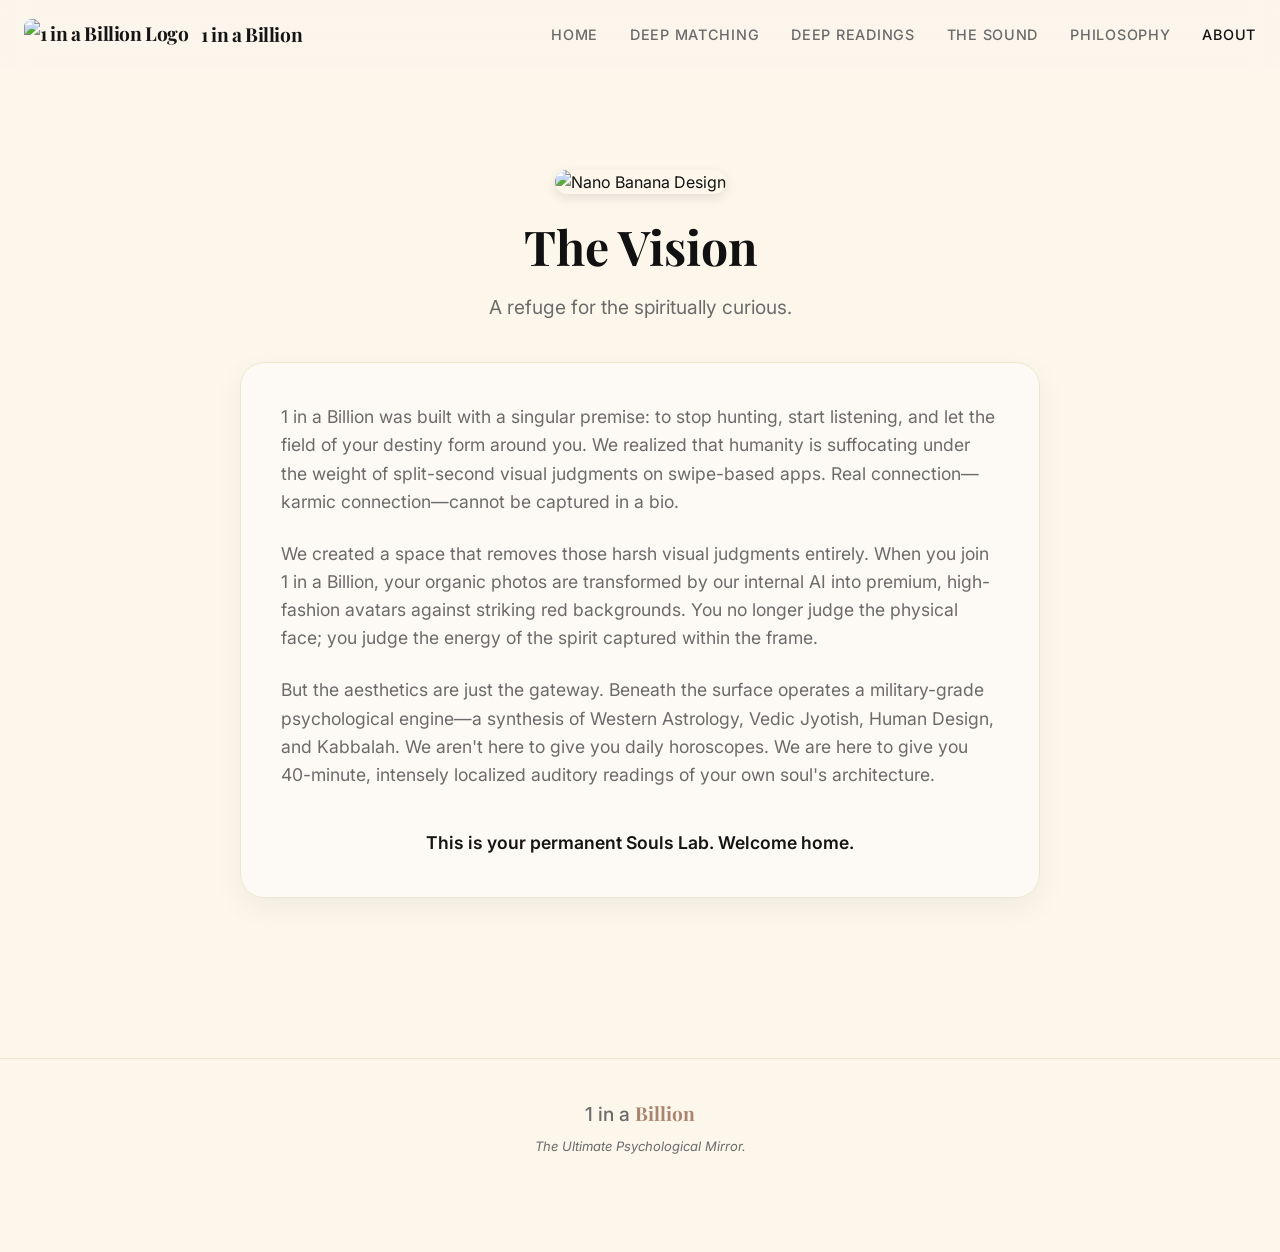
==== about.html @ 8427a012 "Merge App Experience mockups into deep-matching.html and remove standalone page" ====
<!DOCTYPE html>
<html lang="en">

<head>
    <meta charset="UTF-8">
    <meta name="viewport" content="width=device-width, initial-scale=1.0, maximum-scale=1.0, user-scalable=no">
    <title>About | 1 in a Billion</title>
    <meta name="description" content="The vision and story behind 1 in a Billion.">
    <link
        href="https://fonts.googleapis.com/css2?family=Playfair+Display:ital,wght@0,400;0,700;1,400&family=Inter:wght@300;400;500;600&display=swap"
        rel="stylesheet">
    <link rel="stylesheet" href="styles.css">
    <link rel="icon" type="image/png" href="images/favicon.png">
</head>

<body>
    <!-- Global Navigation -->
    <nav class="global-nav" id="globalNav">
        <a href="index.html" class="nav-brand">
            <img src="images/logo.png" alt="1 in a Billion Logo">
            1 in a Billion
        </a>
        <div class="nav-links">
            <a href="index.html" class="nav-link">Home</a>
            <a href="deep-matching.html" class="nav-link">Deep Matching</a>
            <a href="deep-readings.html" class="nav-link">Deep Readings</a>
            <a href="the-sound.html" class="nav-link">The Sound</a>
            <a href="philosophy.html" class="nav-link">Philosophy</a>
            <a href="about.html" class="nav-link active">About</a>
        </div>
    </nav>

    <!-- Page Header Container -->
    <main class="container" style="padding-top: 100px;">
        <section class="fade-in-up" style="max-width: 800px; margin: 0 auto; text-align: center; padding-bottom: 40px;">
            <img src="images/logo.png" alt="Nano Banana Design"
                style="width: 64px; height: 64px; border-radius: 16px; margin: 0 auto 24px; box-shadow: 0 4px 12px rgba(0,0,0,0.1);">
            <h1 class="section-title" style="font-size: 3rem; margin-bottom: 16px;">The Vision</h1>
            <p class="section-text" style="font-size: 1.2rem; color: var(--text-muted);">
                A refuge for the spiritually curious.
            </p>
        </section>

        <!-- The Synthesis Content Region -->
        <section class="fade-in-up" style="max-width: 800px; margin: 0 auto 80px; text-align: left;">
            <div
                style="background: rgba(255, 255, 255, 0.5); padding: 40px; border-radius: 24px; border: 1px solid var(--border-color); box-shadow: 0 10px 30px rgba(0,0,0,0.05);">

                <p class="section-text" style="margin-bottom: 24px;">
                    1 in a Billion was built with a singular premise: to stop hunting, start listening, and let the
                    field of your destiny form around you. We realized that humanity is suffocating under the weight of
                    split-second visual judgments on swipe-based apps. Real connection—karmic connection—cannot be
                    captured in a bio.
                </p>

                <p class="section-text" style="margin-bottom: 24px;">
                    We created a space that removes those harsh visual judgments entirely. When you join 1 in a Billion,
                    your organic photos are transformed by our internal AI into premium, high-fashion avatars against
                    striking red backgrounds. You no longer judge the physical face; you judge the energy of the spirit
                    captured within the frame.
                </p>

                <p class="section-text" style="margin-bottom: 24px;">
                    But the aesthetics are just the gateway. Beneath the surface operates a military-grade psychological
                    engine—a synthesis of Western Astrology, Vedic Jyotish, Human Design, and Kabbalah. We aren't here
                    to give you daily horoscopes. We are here to give you 40-minute, intensely localized auditory
                    readings of your own soul's architecture.
                </p>

                <p class="section-text"
                    style="font-weight: 600; text-align: center; font-size: 1.1rem; color: var(--text-dark); margin-top: 40px;">
                    This is your permanent Souls Lab. Welcome home.
                </p>
            </div>
        </section>

    </main>

    <footer class="footer fade-in-up">
        <div class="logo" style="margin-bottom: 8px;">1 in a <span
                style="font-family: 'Playfair Display', serif; font-weight: 700; color: #a9856f;">Billion</span></div>
        <p>The Ultimate Psychological Mirror.</p>

        <div class="social-links">
            <a href="https://instagram.com/1inabillion.app" target="_blank" rel="noopener noreferrer"
                aria-label="Follow us on Instagram">
                <svg viewBox="0 0 24 24" fill="currentColor">
                    <path
                        d="M12 2.163c3.204 0 3.584.012 4.85.07 3.252.148 4.771 1.691 4.919 4.919.058 1.265.069 1.645.069 4.849 0 3.205-.012 3.584-.069 4.849-.149 3.225-1.664 4.771-4.919 4.919-1.266.058-1.644.07-4.85.07-3.204 0-3.584-.012-4.849-.07-3.26-.149-4.771-1.699-4.919-4.92-.058-1.265-.07-1.644-.07-4.849 0-3.204.013-3.583.07-4.849.149-3.227 1.664-4.771 4.919-4.919 1.266-.057 1.645-.069 4.849-.069zm0-2.163c-3.259 0-3.667.014-4.947.072-4.358.2-6.78 2.618-6.98 6.98-.059 1.281-.073 1.689-.073 4.948 0 3.259.014 3.668.072 4.948.2 4.358 2.618 6.78 6.98 6.98 1.281.058 1.689.072 4.948.072 3.259 0 3.668-.014 4.948-.072 4.354-.2 6.782-2.618 6.979-6.98.059-1.28.073-1.689.073-4.948 0-3.259-.014-3.667-.072-4.947-.196-4.354-2.617-6.78-6.979-6.98-1.281-.059-1.69-.073-4.949-.073zm0 5.838c-3.403 0-6.162 2.759-6.162 6.162s2.759 6.163 6.162 6.163 6.162-2.759 6.162-6.163c0-3.403-2.759-6.162-6.162-6.162zm0 10.162c-2.209 0-4-1.79-4-4 0-2.209 1.791-4 4-4s4 1.791 4 4c0 2.21-1.791 4-4 4zm6.406-11.845c-.796 0-1.441.645-1.441 1.44s.645 1.44 1.441 1.44c.795 0 1.439-.645 1.439-1.44s-.644-1.44-1.439-1.44z" />
                </svg>
            </a>
        </div>
    </footer>

    <script src="script.js"></script>
</body>

</html>
---- styles.css ----
/* ─── Variables & Reset ─── */
:root {
  --bg-color: #fcf6eb;
  /* Soft, warm linoleum cream */
  --card-bg: #f9f2e4;
  --border-color: #f0e6cf;

  --text-main: #141414;
  --text-muted: #6b6b6b;
  --brand-red: #d10000;

  --font-serif: 'Playfair Display', serif;
  --font-sans: 'Inter', sans-serif;
  --glass-bg: rgba(251, 246, 237, 0.7);
  --glass-border: rgba(251, 246, 237, 0.3);
  --header-height: 70px;
}

* {
  margin: 0;
  padding: 0;
  box-sizing: border-box;
}

/* =========================================================================
   GLOBAL NAVIGATION
   ========================================================================= */
.global-nav {
  position: fixed;
  top: 0;
  left: 0;
  width: 100%;
  height: var(--header-height);
  background: var(--glass-bg);
  backdrop-filter: blur(12px);
  -webkit-backdrop-filter: blur(12px);
  border-bottom: 1px solid var(--glass-border);
  z-index: 1000;
  display: flex;
  justify-content: space-between;
  align-items: center;
  padding: 0 24px;
  transition: transform 0.3s ease;
}

.global-nav.scrolled-down {
  transform: translateY(-100%);
}

.nav-brand {
  display: flex;
  align-items: center;
  text-decoration: none;
  color: var(--text-dark);
  font-family: 'Playfair Display', serif;
  font-weight: 700;
  font-size: 1.2rem;
  letter-spacing: -0.02em;
}

.nav-brand img {
  height: 32px;
  margin-right: 12px;
  border-radius: 8px;
}

.nav-links {
  display: flex;
  gap: 32px;
  align-items: center;
}

.nav-link {
  color: var(--text-muted);
  text-decoration: none;
  font-size: 0.9rem;
  font-weight: 500;
  text-transform: uppercase;
  letter-spacing: 0.05em;
  transition: color 0.2s ease;
}

.nav-link:hover,
.nav-link.active {
  color: var(--primary-accent);
}

/* Base Layout */
body {
  background-color: var(--bg-color);
  color: var(--text-main);
  /* Kept original text-main */
  font-family: var(--font-sans);
  /* Kept original font-sans */
  line-height: 1.5;
  /* Added line-height */
  -webkit-font-smoothing: antialiased;
  padding-top: var(--header-height);
  /* Added padding-top */
  min-height: 100vh;
  /* Kept original min-height */
  display: flex;
  flex-direction: column;
}

/* ─── Navigation ─── */
.navbar {
  display: flex;
  justify-content: space-between;
  align-items: center;
  padding: 24px 5%;
  position: absolute;
  top: 0;
  width: 100%;
  z-index: 10;
}

.logo {
  font-family: var(--font-sans);
  font-weight: 500;
  font-size: 1.2rem;
  color: var(--text-muted);
}

.btn-primary {
  background: var(--brand-red);
  color: #fff;
  border: none;
  border-radius: 999px;
  padding: 12px 24px;
  font-size: 14px;
  font-weight: 600;
  font-family: var(--font-sans);
  cursor: pointer;
  transition: opacity 0.2s, transform 0.2s;
}

.btn-primary:hover {
  opacity: 0.9;
  transform: translateY(-1px);
}

.btn-primary.large {
  padding: 16px 36px;
  font-size: 16px;
}

/* ─── Hero Section ─── */
.hero {
  max-width: 1200px;
  margin: 0 auto;
  padding: 140px 5% 80px;
  display: flex;
  align-items: center;
  justify-content: space-between;
  gap: 60px;
}

.hero-text {
  flex: 1;
  max-width: 540px;
}

.hero h1 {
  font-family: var(--font-serif);
  font-size: clamp(2.5rem, 5vw, 4rem);
  font-weight: 700;
  color: #111;
  line-height: 1.1;
  letter-spacing: -1px;
  margin-bottom: 24px;
}

.hero-subtitle {
  font-family: var(--font-sans);
  color: var(--text-muted);
  font-size: 1.15rem;
  line-height: 1.6;
  margin-bottom: 40px;
}

.hero-visual {
  flex: 1;
  display: flex;
  justify-content: center;
}

/* ─── Phone Mockup Frame ─── */
.phone-frame {
  width: 320px;
  height: 693px;
  background: #000;
  border-radius: 46px;
  padding: 10px;
  position: relative;
  box-shadow: 0 40px 80px rgba(0, 0, 0, 0.1), inset 0 0 0 2px #333;
}

.phone-frame.small {
  width: 280px;
  height: 606px;
  border-radius: 40px;
}

.screen-img {
  width: 100%;
  height: 100%;
  border-radius: 36px;
  object-fit: cover;
  background-color: #fff;
}

.phone-frame.small .screen-img {
  border-radius: 30px;
}

.content-sections {
  max-width: 1200px;
  margin: 0 auto;
  padding: 0 5% 80px;
  display: flex;
  flex-direction: column;
  gap: 80px;
}

.container {
  max-width: 1200px;
  margin: 0 auto;
  padding: 0 5% 80px;
}

.split-section {
  display: flex;
  align-items: center;
  gap: 60px;
}

.split-section.reverse {
  flex-direction: row-reverse;
}

.split-visual {
  flex: 1;
  display: flex;
  justify-content: center;
}

.split-text {
  flex: 1;
  max-width: 500px;
}

.card-icon {
  width: 56px;
  height: 56px;
  border-radius: 16px;
  display: flex;
  align-items: center;
  justify-content: center;
  font-size: 28px;
  margin-bottom: 24px;
}

.section-title {
  font-family: var(--font-serif);
  font-size: 2.2rem;
  font-weight: 700;
  color: #111;
  margin-bottom: 16px;
  line-height: 1.2;
}

.section-text {
  font-size: 1.1rem;
  line-height: 1.6;
  color: var(--text-muted);
}

/* Uses Cases Card */
.section-card {
  background: var(--card-bg);
  border: 1px solid var(--border-color);
  border-radius: 32px;
  padding: 60px;
  text-align: center;
}

.features-grid {
  display: grid;
  grid-template-columns: repeat(3, 1fr);
  gap: 30px;
  margin-top: 40px;
}

.feature-item {
  text-align: center;
  background: var(--bg-color);
  padding: 30px 20px;
  border-radius: 20px;
  display: flex;
  flex-direction: column;
  align-items: center;
}

.list-icon {
  font-size: 32px;
  background: var(--card-bg);
  width: 64px;
  height: 64px;
  border-radius: 16px;
  display: flex;
  align-items: center;
  justify-content: center;
  margin-bottom: 16px;
}

.feature-item strong {
  display: block;
  font-family: var(--font-serif);
  font-size: 1.2rem;
  font-weight: 700;
  color: #111;
  margin-bottom: 8px;
}

.feature-item span {
  font-size: 0.95rem;
  color: var(--text-muted);
  line-height: 1.5;
}

/* ─── Footer ─── */
.footer {
  text-align: center;
  padding: 40px 20px;
  margin-top: auto;
  border-top: 1px solid var(--border-color);
}

.footer p {
  color: var(--text-muted);
  font-size: 13px;
  font-style: italic;
}

.social-links {
  margin-top: 16px;
  display: flex;
  justify-content: center;
}

.social-links a {
  display: inline-block;
  padding: 8px;
  /* enlarge click area */
}

.social-links a svg {
  color: var(--text-muted);
  transition: color 0.2s ease, transform 0.2s ease;
}

.social-links a:hover svg {
  color: #111;
  transform: translateY(-1px);
}

/* ─── Lyrics Card ─── */
.lyrics-container {
  display: flex;
  justify-content: center;
  align-items: center;
}

.lyrics-card {
  background: var(--card-bg);
  border: 1px solid var(--border-color);
  border-radius: 32px;
  padding: 40px;
  width: 100%;
  max-width: 400px;
  height: 500px;
  display: flex;
  flex-direction: column;
}

.lyrics-card h4 {
  font-family: var(--font-serif);
  font-size: 1.5rem;
  margin-bottom: 20px;
  color: #111;
  text-align: center;
}

.lyrics-scroll {
  flex: 1;
  overflow-y: auto;
  padding-right: 16px;
  font-family: var(--font-sans);
  color: var(--text-muted);
  font-size: 0.95rem;
  line-height: 1.6;
}

.lyrics-scroll p {
  margin-bottom: 16px;
}

.lyrics-scroll strong {
  color: var(--text-main);
  font-size: 0.85rem;
  text-transform: uppercase;
  letter-spacing: 1px;
}

.lyrics-scroll::-webkit-scrollbar {
  width: 6px;
}

.lyrics-scroll::-webkit-scrollbar-track {
  background: transparent;
}

.lyrics-scroll::-webkit-scrollbar-thumb {
  background: #d6cfbf;
  border-radius: 10px;
}

/* ─── Animations ─── */
.fade-in-up {
  opacity: 0;
  transform: translateY(20px);
  transition: opacity 0.8s ease, transform 0.8s ease;
}

.fade-in-up.visible {
  opacity: 1;
  transform: translateY(0);
}

.delay-1 {
  transition-delay: 0.15s;
}

.delay-2 {
  transition-delay: 0.3s;
}

/* ─── Responsive ─── */
@media (max-width: 900px) {

  .hero,
  .split-section {
    flex-direction: column;
    text-align: center;
    gap: 40px;
  }

  .hero-text,
  .split-text {
    margin: 0 auto;
  }

  .split-section.reverse {
    flex-direction: column;
  }

  .card-icon {
    margin: 0 auto 24px;
  }

  .features-grid {
    grid-template-columns: 1fr;
    gap: 20px;
  }
}

/* =========================================================================
   APP EXPERIENCE LIVE MOCKUPS
   ========================================================================= */

.app-device-frame {
  width: 393px;
  background: linear-gradient(rgba(252, 248, 235, 0.7), rgba(252, 248, 235, 0.7)), url('images/white-leather-texture.jpg');
  background-size: cover;
  border: 12px solid #111;
  border-radius: 54px;
  overflow: hidden;
  position: relative;
  box-shadow: 0 40px 80px rgba(0, 0, 0, 0.2), inset 0 0 0 2px #333;
  height: 852px;
  display: flex;
  flex-direction: column;
  margin: 0 auto;
  transform: scale(0.85); /* Scale down slightly to fit standard laptop screens better */
  transform-origin: top center;
}

@media (max-width: 900px) {
    .app-device-frame {
        transform: scale(0.75);
    }
}

.app-device-frame * {
  box-sizing: border-box;
}

.app-status-bar {
  height: 54px;
  display: flex;
  justify-content: space-between;
  align-items: flex-end;
  padding: 0 32px 14px;
  font-size: 15px;
  font-weight: 600;
  color: #1A1A1A;
  z-index: 10;
}

.app-island {
  position: absolute;
  top: 11px;
  left: 50%;
  transform: translateX(-50%);
  width: 125px;
  height: 37px;
  background: #000;
  border-radius: 20px;
  z-index: 20;
}

.app-content {
  flex: 1;
  overflow-y: hidden;
  padding: 16px;
  display: flex;
  flex-direction: column;
}

/* Gallery Component */
.app-gallery-header {
  text-align: center;
  padding: 8px 16px 16px;
  position: relative;
}
.app-gallery-header h1 {
  margin: 0;
  font-size: 24px;
  font-weight: 700;
  font-family: var(--font-serif);
  color: #1A1A1A;
  letter-spacing: 0.5px;
}
.app-gallery-grid {
  display: grid;
  grid-template-columns: repeat(3, 1fr);
  gap: 12px;
  overflow-y: auto;
  padding-bottom: 24px;
}
.app-gallery-grid::-webkit-scrollbar { display: none; }
.app-gallery-item {
  display: flex;
  flex-direction: column;
  align-items: center;
  gap: 8px;
}
.app-image-container {
  width: 100%;
  aspect-ratio: 1;
  border-radius: 16px;
  overflow: hidden;
  background-color: #ECEAE6;
  border: 1px solid rgba(30, 25, 20, 0.05);
  box-shadow: 0 4px 12px rgba(17, 17, 17, 0.05);
}
.app-image-container img {
  width: 100%;
  height: 100%;
  object-fit: cover;
  display: block;
}
.app-signs {
  font-size: 14px;
  font-weight: 600;
  color: #000;
  letter-spacing: 1px;
  text-align: center;
}

/* Match Component */
.app-match-content {
  flex: 1;
  padding: 24px;
  display: flex;
  flex-direction: column;
  align-items: center;
  justify-content: center;
  text-align: center;
}
.app-portraits-container {
  position: relative;
  width: 240px;
  height: 240px;
  margin-bottom: 48px;
}
.app-portrait {
  position: absolute;
  width: 160px;
  height: 160px;
  border-radius: 80px;
  overflow: hidden;
  border: 4px solid #ECEAE6;
  box-shadow: 0 20px 40px rgba(17, 17, 17, 0.15);
}
.app-portrait img { width: 100%; height: 100%; object-fit: cover; }
.app-portrait-left { left: 0; top: 0; z-index: 2; }
.app-portrait-right { right: 0; bottom: 0; z-index: 1; }
.app-connection-graphic {
  position: absolute;
  left: 50%;
  top: 50%;
  transform: translate(-50%, -50%);
  width: 64px;
  height: 64px;
  background: rgba(252, 248, 235, 0.9);
  backdrop-filter: blur(10px);
  border-radius: 32px;
  z-index: 3;
  display: flex;
  align-items: center;
  justify-content: center;
  color: var(--brand-red);
  font-size: 32px;
  box-shadow: 0 8px 24px rgba(0, 0, 0, 0.1);
  border: 1px solid rgba(209, 0, 0, 0.1);
}
.app-match-h1 {
  font-family: var(--font-serif);
  font-weight: 700;
  color: var(--brand-red);
  font-size: 42px;
  margin: 0 0 24px 0;
  line-height: 1.2;
}

/* Chat Component */
.app-chat-header {
  display: flex;
  align-items: center;
  padding: 16px 20px 20px;
  border-bottom: 1px solid rgba(0, 0, 0, 0.05);
  background: rgba(252, 248, 235, 0.8);
  backdrop-filter: blur(20px);
  z-index: 10;
}
.app-chat-avatar {
  width: 44px;
  height: 44px;
  border-radius: 22px;
  overflow: hidden;
  margin-right: 12px;
  border: 2px solid #ECEAE6;
}
.app-chat-avatar img { width: 100%; height: 100%; object-fit: cover; }
.app-chat-content {
  flex: 1;
  padding: 24px 20px;
  overflow-y: auto;
  display: flex;
  flex-direction: column;
  gap: 20px;
}
.app-chat-content::-webkit-scrollbar { display: none; }
.app-msg-row { display: flex; align-items: flex-end; gap: 10px; }
.app-msg-row.sent { flex-direction: row-reverse; }
.app-msg-avatar { width: 32px; height: 32px; border-radius: 16px; overflow: hidden; flex-shrink: 0; }
.app-msg-avatar img { width: 100%; height: 100%; object-fit: cover; }
.app-bubble {
  max-width: 70%;
  padding: 14px 18px;
  font-size: 15px;
  line-height: 1.4;
  border-radius: 24px;
  color: #1A1A1A;
}
.app-bubble.received {
  background-color: #FFFFFF;
  border-bottom-left-radius: 4px;
  box-shadow: 0 4px 12px rgba(17, 17, 17, 0.03);
  border: 1px solid rgba(30, 25, 20, 0.05);
}
.app-bubble.sent {
  background-color: #ECEAE6;
  border-bottom-right-radius: 4px;
  border: 1px solid rgba(30, 25, 20, 0.05);
}
.app-input-area {
  padding: 16px 20px 40px;
  background: rgba(252, 248, 235, 0.9);
  backdrop-filter: blur(20px);
  border-top: 1px solid rgba(0, 0, 0, 0.05);
  display: flex;
  align-items: center;
  gap: 12px;
}
.app-input-box {
  flex: 1;
  height: 44px;
  background-color: #ECEAE6;
  border-radius: 22px;
  padding: 0 16px;
  display: flex;
  align-items: center;
  font-size: 15px;
  color: #6B6B6B;
  border: 1px solid rgba(26, 26, 26, 0.15);
}
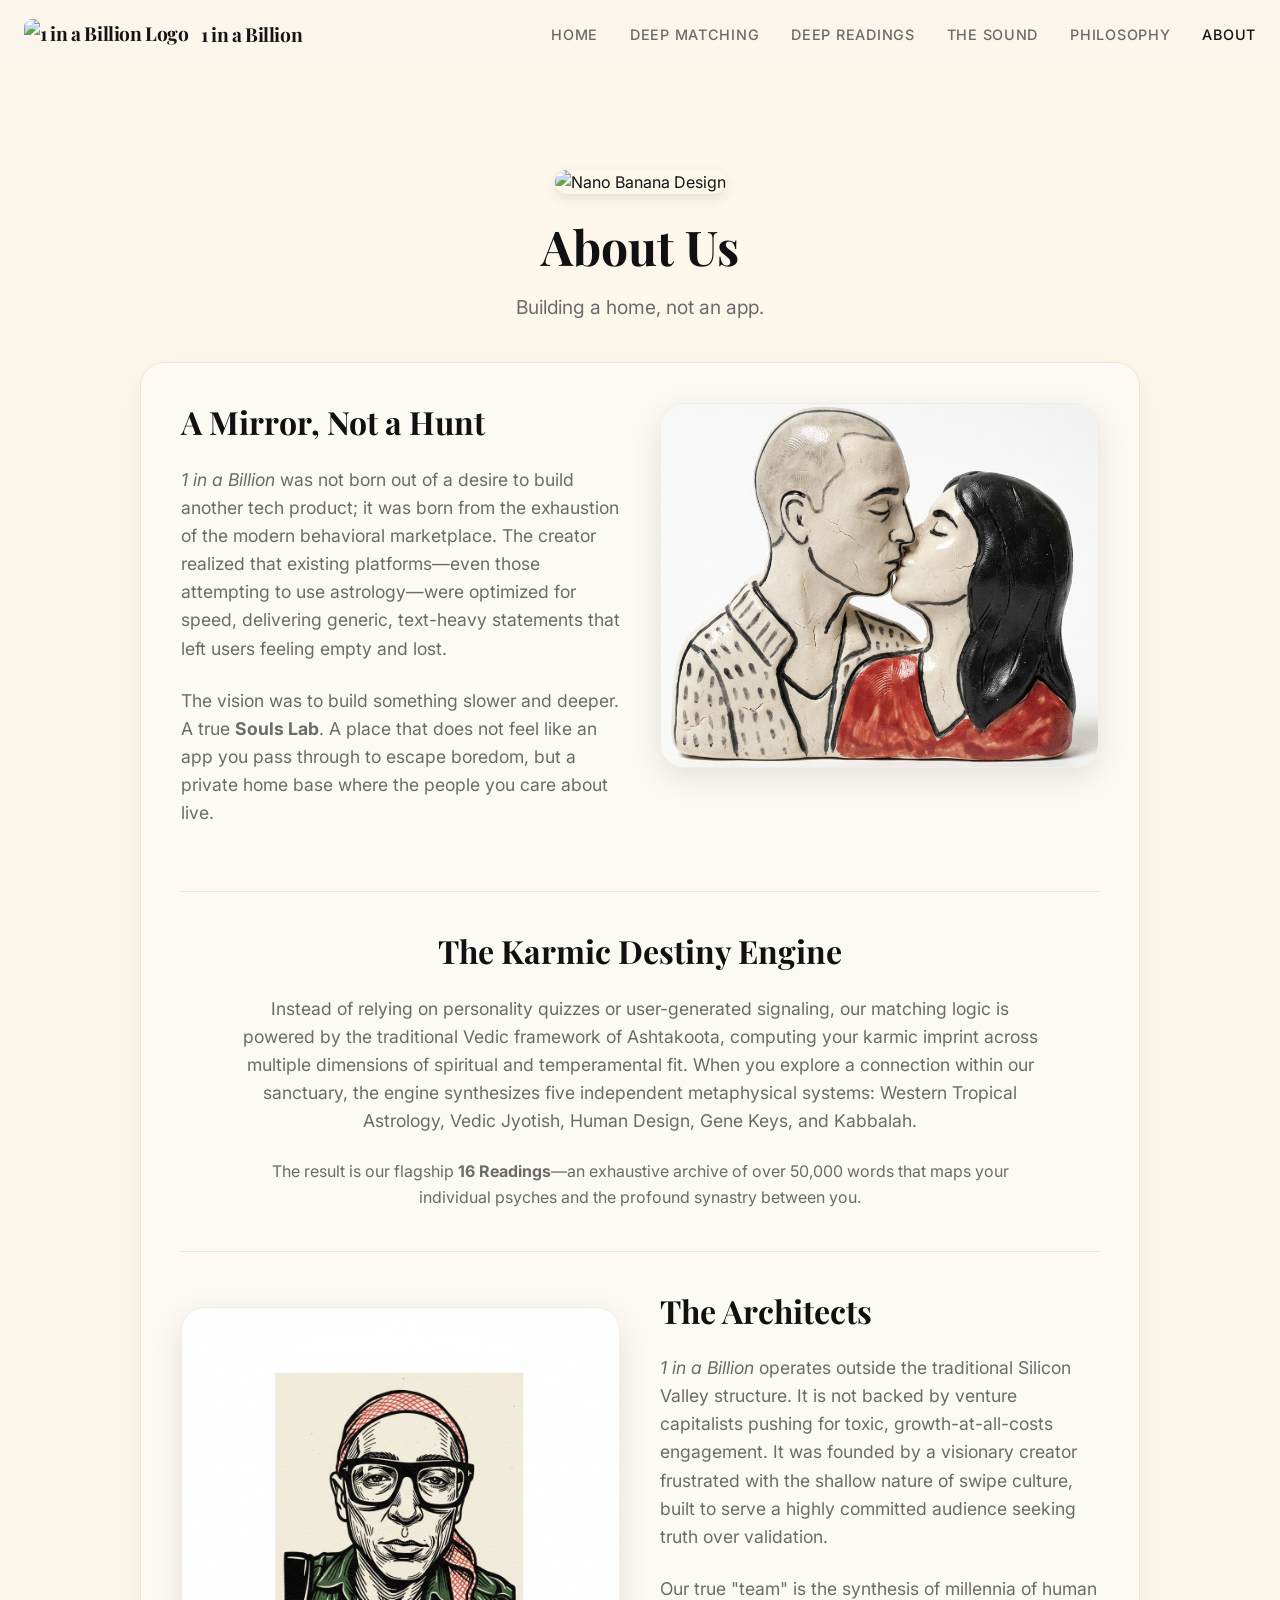
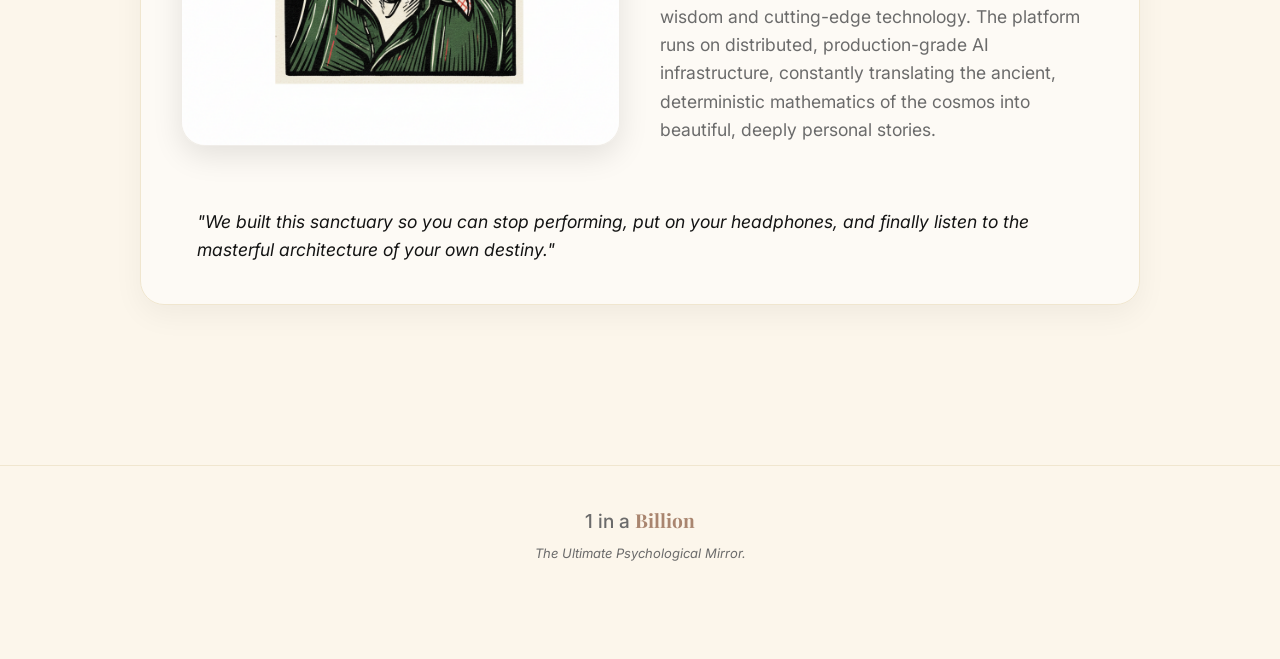
==== commit 99f216c1: "Redesign about page with NotebookLM copy and new visuals" ====
--- a/about.html
+++ b/about.html
@@ -35,42 +35,93 @@
         <section class="fade-in-up" style="max-width: 800px; margin: 0 auto; text-align: center; padding-bottom: 40px;">
             <img src="images/logo.png" alt="Nano Banana Design"
                 style="width: 64px; height: 64px; border-radius: 16px; margin: 0 auto 24px; box-shadow: 0 4px 12px rgba(0,0,0,0.1);">
-            <h1 class="section-title" style="font-size: 3rem; margin-bottom: 16px;">The Vision</h1>
+            <h1 class="section-title" style="font-size: 3rem; margin-bottom: 16px;">About Us</h1>
             <p class="section-text" style="font-size: 1.2rem; color: var(--text-muted);">
-                A refuge for the spiritually curious.
+                Building a home, not an app.
             </p>
         </section>
 
-        <!-- The Synthesis Content Region -->
-        <section class="fade-in-up" style="max-width: 800px; margin: 0 auto 80px; text-align: left;">
+        <!-- The Content Region -->
+        <section class="fade-in-up" style="max-width: 1000px; margin: 0 auto 80px; text-align: left;">
             <div
                 style="background: rgba(255, 255, 255, 0.5); padding: 40px; border-radius: 24px; border: 1px solid var(--border-color); box-shadow: 0 10px 30px rgba(0,0,0,0.05);">
 
-                <p class="section-text" style="margin-bottom: 24px;">
-                    1 in a Billion was built with a singular premise: to stop hunting, start listening, and let the
-                    field of your destiny form around you. We realized that humanity is suffocating under the weight of
-                    split-second visual judgments on swipe-based apps. Real connection—karmic connection—cannot be
-                    captured in a bio.
+                <!-- Part 1: Architecture -->
+                <div style="display: flex; gap: 40px; flex-wrap: wrap; align-items: flex-start; margin-bottom: 40px;">
+                    <div style="flex: 1; min-width: 280px;">
+                        <h2 class="section-title" style="font-size: 2rem; margin-bottom: 24px;">A Mirror, Not a Hunt
+                        </h2>
+                        <p class="section-text" style="margin-bottom: 24px;">
+                            <em>1 in a Billion</em> was not born out of a desire to build another tech product; it was
+                            born from the exhaustion of the modern behavioral marketplace. The creator realized that
+                            existing platforms—even those attempting to use astrology—were optimized for speed,
+                            delivering generic, text-heavy statements that left users feeling empty and lost.
+                        </p>
+                        <p class="section-text" style="margin-bottom: 24px;">
+                            The vision was to build something slower and deeper. A true <strong>Souls Lab</strong>. A
+                            place that does not feel like an app you pass through to escape boredom, but a private home
+                            base where the people you care about live.
+                        </p>
+                    </div>
+                    <div style="flex: 1; min-width: 280px; text-align: center;">
+                        <img src="images/about_clay.jpg" alt="Clay Sculpture Couple"
+                            style="max-width: 100%; border-radius: 24px; border: 1px solid rgba(0,0,0,0.05); box-shadow: 0 10px 30px rgba(0,0,0,0.1);">
+                    </div>
+                </div>
+
+                <div style="height: 1px; background: var(--border-color); margin: 40px 0;"></div>
+
+                <!-- Part 2: Methodology -->
+                <div style="margin-bottom: 40px;">
+                    <h2 class="section-title" style="font-size: 2rem; margin-bottom: 24px; text-align: center;">The
+                        Karmic Destiny Engine</h2>
+                    <p class="section-text"
+                        style="margin-bottom: 24px; text-align: center; max-width: 800px; margin-left: auto; margin-right: auto;">
+                        Instead of relying on personality quizzes or user-generated signaling, our matching logic is
+                        powered by the traditional Vedic framework of Ashtakoota, computing your karmic imprint across
+                        multiple dimensions of spiritual and temperamental fit. When you explore a connection within our
+                        sanctuary, the engine synthesizes five independent metaphysical systems: Western Tropical
+                        Astrology, Vedic Jyotish, Human Design, Gene Keys, and Kabbalah.
+                    </p>
+                    <p class="section-text"
+                        style="color: var(--text-muted); font-size: 1rem; text-align: center; max-width: 800px; margin-left: auto; margin-right: auto;">
+                        The result is our flagship <strong>16 Readings</strong>—an exhaustive archive of over 50,000
+                        words that maps your individual psyches and the profound synastry between you.
+                    </p>
+                </div>
+
+                <div style="height: 1px; background: var(--border-color); margin: 40px 0;"></div>
+
+                <!-- Part 3: The Architects -->
+                <div
+                    style="display: flex; gap: 40px; flex-wrap: wrap; align-items: center; flex-direction: row-reverse; margin-bottom: 40px;">
+                    <div style="flex: 1; min-width: 280px;">
+                        <h2 class="section-title" style="font-size: 2rem; margin-bottom: 24px;">The Architects</h2>
+                        <p class="section-text" style="margin-bottom: 24px;">
+                            <em>1 in a Billion</em> operates outside the traditional Silicon Valley structure. It is not
+                            backed by venture capitalists pushing for toxic, growth-at-all-costs engagement. It was
+                            founded by a visionary creator frustrated with the shallow nature of swipe culture, built to
+                            serve a highly committed audience seeking truth over validation.
+                        </p>
+                        <p class="section-text" style="margin-bottom: 24px;">
+                            Our true "team" is the synthesis of millennia of human wisdom and cutting-edge technology.
+                            The platform runs on distributed, production-grade AI infrastructure, constantly translating
+                            the ancient, deterministic mathematics of the cosmos into beautiful, deeply personal
+                            stories.
+                        </p>
+                    </div>
+                    <div style="flex: 1; min-width: 280px; text-align: center;">
+                        <img src="images/about_creator.png" alt="Linocut Artistic Portrait"
+                            style="max-width: 100%; border-radius: 24px; border: 1px solid rgba(0,0,0,0.05); box-shadow: 0 10px 30px rgba(0,0,0,0.1);">
+                    </div>
+                </div>
+
+                <p class="section-text"
+                    style="font-style: italic; color: var(--primary-accent); border-left: 4px solid var(--primary-accent); padding-left: 16px;">
+                    "We built this sanctuary so you can stop performing, put on your headphones, and finally listen to
+                    the masterful architecture of your own destiny."
                 </p>
 
-                <p class="section-text" style="margin-bottom: 24px;">
-                    We created a space that removes those harsh visual judgments entirely. When you join 1 in a Billion,
-                    your organic photos are transformed by our internal AI into premium, high-fashion avatars against
-                    striking red backgrounds. You no longer judge the physical face; you judge the energy of the spirit
-                    captured within the frame.
-                </p>
-
-                <p class="section-text" style="margin-bottom: 24px;">
-                    But the aesthetics are just the gateway. Beneath the surface operates a military-grade psychological
-                    engine—a synthesis of Western Astrology, Vedic Jyotish, Human Design, and Kabbalah. We aren't here
-                    to give you daily horoscopes. We are here to give you 40-minute, intensely localized auditory
-                    readings of your own soul's architecture.
-                </p>
-
-                <p class="section-text"
-                    style="font-weight: 600; text-align: center; font-size: 1.1rem; color: var(--text-dark); margin-top: 40px;">
-                    This is your permanent Souls Lab. Welcome home.
-                </p>
             </div>
         </section>
 
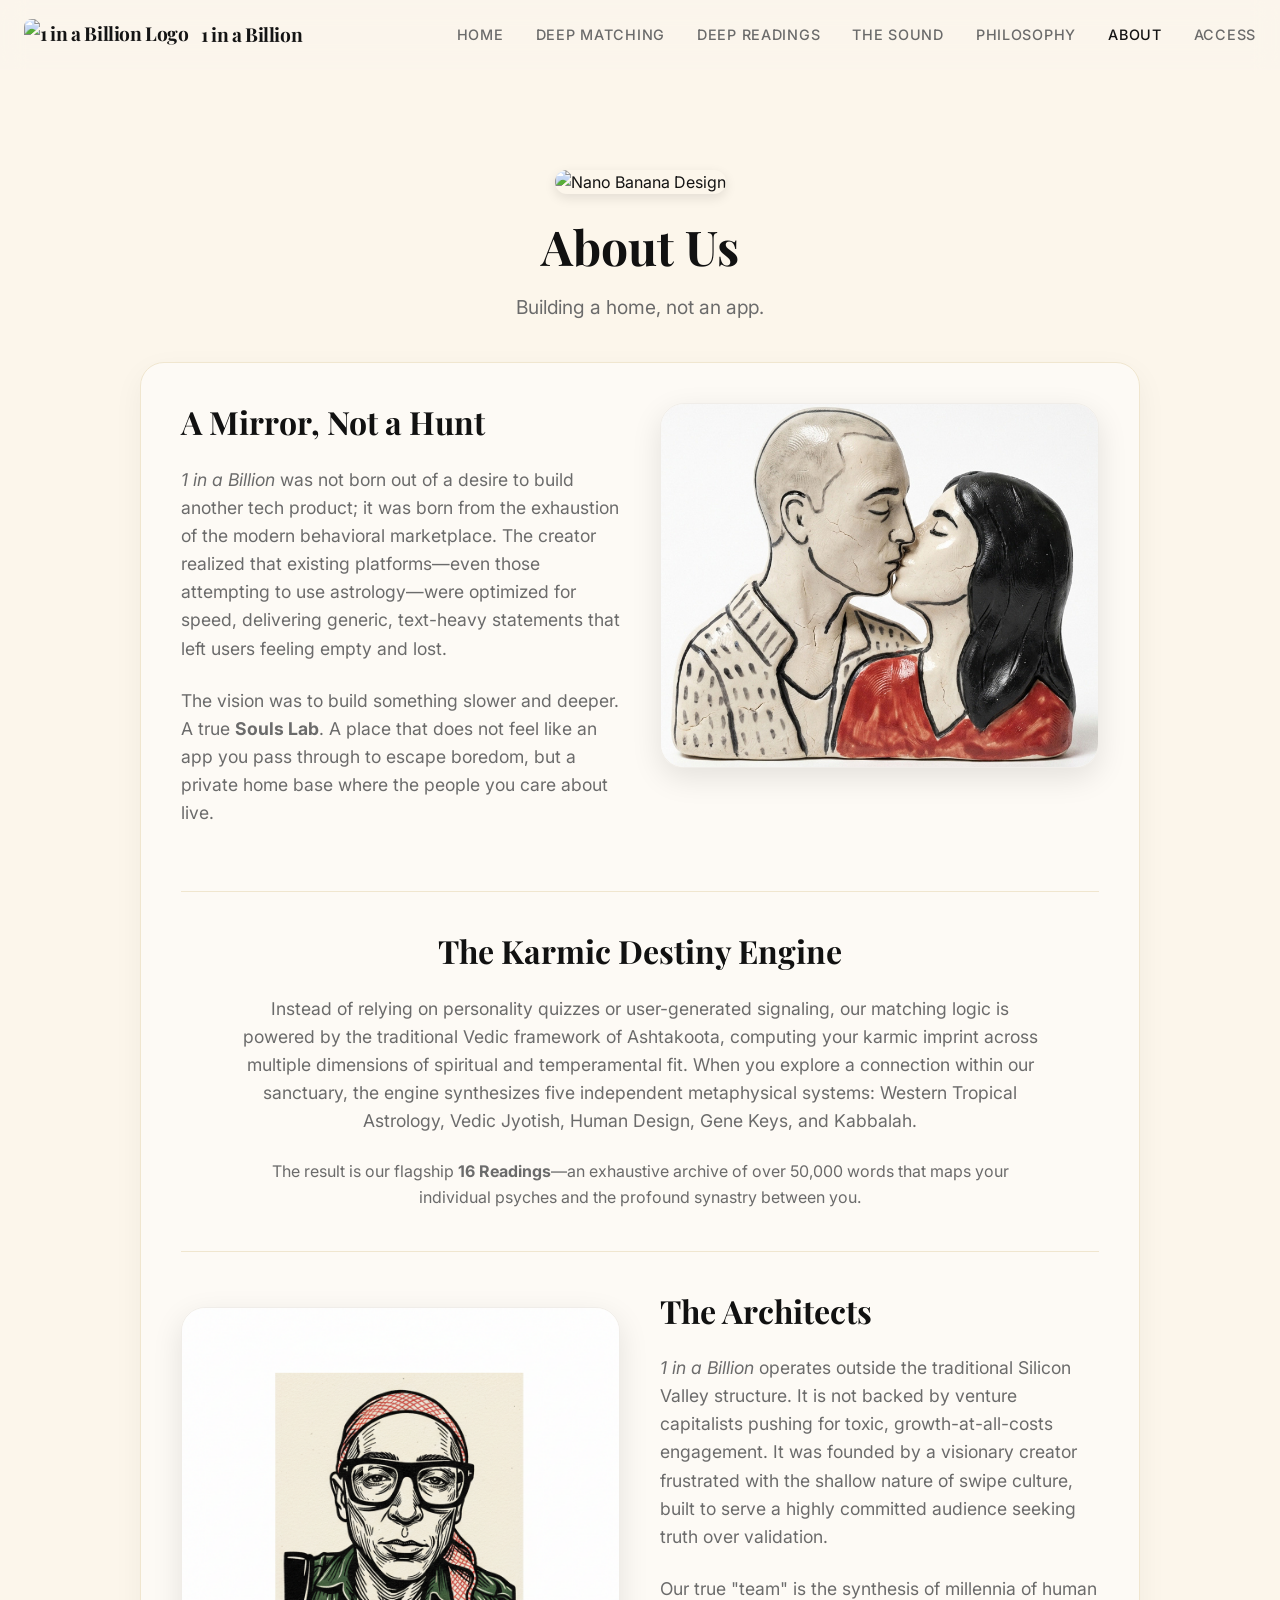
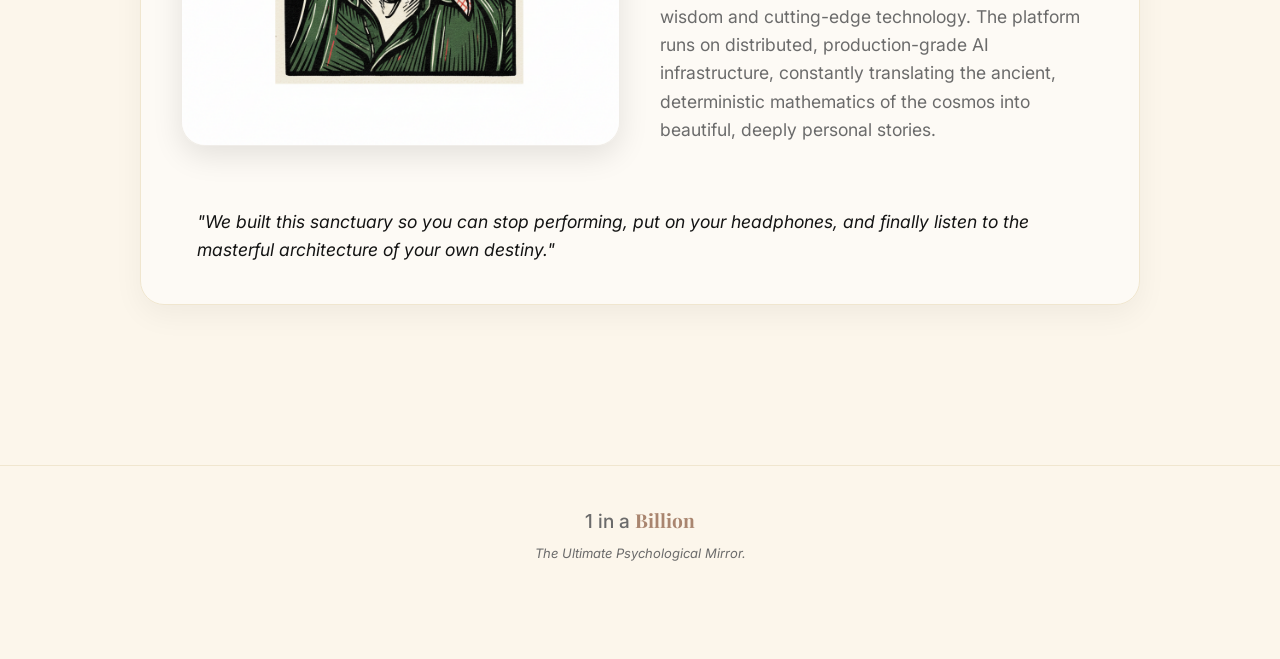
==== commit d08fb614: "Add Access and Tiers logic to explain free vs paid" ====
--- a/about.html
+++ b/about.html
@@ -20,13 +20,19 @@
             <img src="images/logo.png" alt="1 in a Billion Logo">
             1 in a Billion
         </a>
-        <div class="nav-links">
+                <button class="hamburger" id="hamburger" aria-label="Menu">
+            <span class="bar"></span>
+            <span class="bar"></span>
+            <span class="bar"></span>
+        </button>
+        <div class="nav-links" id="navLinks">
             <a href="index.html" class="nav-link">Home</a>
             <a href="deep-matching.html" class="nav-link">Deep Matching</a>
             <a href="deep-readings.html" class="nav-link">Deep Readings</a>
             <a href="the-sound.html" class="nav-link">The Sound</a>
             <a href="philosophy.html" class="nav-link">Philosophy</a>
             <a href="about.html" class="nav-link active">About</a>
+            <a href="tiers.html" class="nav-link">Access</a>
         </div>
     </nav>
 
--- a/styles.css
+++ b/styles.css
@@ -85,6 +85,67 @@
   color: var(--primary-accent);
 }
 
+/* ─── Hamburger Menu (Mobile) ─── */
+.hamburger {
+  display: none;
+  cursor: pointer;
+  border: none;
+  background: transparent;
+  padding: 8px;
+  z-index: 1001;
+  /* Above the nav links */
+}
+
+.hamburger .bar {
+  display: block;
+  width: 25px;
+  height: 2px;
+  margin: 5px auto;
+  transition: all 0.3s ease-in-out;
+  background-color: var(--text-main);
+  border-radius: 2px;
+}
+
+@media (max-width: 768px) {
+  .hamburger {
+    display: block;
+  }
+
+  .nav-links {
+    position: fixed;
+    top: 0;
+    right: -100%;
+    width: 250px;
+    height: 100vh;
+    background: var(--card-bg);
+    /* Opaque background for mobile menu */
+    flex-direction: column;
+    align-items: flex-start;
+    padding: 100px 40px 40px;
+    gap: 24px;
+    transition: right 0.3s ease;
+    box-shadow: -5px 0 15px rgba(0, 0, 0, 0.05);
+    border-left: 1px solid var(--border-color);
+  }
+
+  .nav-links.active {
+    right: 0;
+  }
+
+  /* Hamburger Animation */
+  .hamburger.active .bar:nth-child(2) {
+    opacity: 0;
+  }
+
+  .hamburger.active .bar:nth-child(1) {
+    transform: translateY(7px) rotate(45deg);
+  }
+
+  .hamburger.active .bar:nth-child(3) {
+    transform: translateY(-7px) rotate(-45deg);
+  }
+}
+
 /* Base Layout */
 body {
   background-color: var(--bg-color);
@@ -492,14 +553,15 @@
   display: flex;
   flex-direction: column;
   margin: 0 auto;
-  transform: scale(0.85); /* Scale down slightly to fit standard laptop screens better */
+  transform: scale(0.85);
+  /* Scale down slightly to fit standard laptop screens better */
   transform-origin: top center;
 }
 
 @media (max-width: 900px) {
-    .app-device-frame {
-        transform: scale(0.75);
-    }
+  .app-device-frame {
+    transform: scale(0.75);
+  }
 }
 
 .app-device-frame * {
@@ -544,6 +606,7 @@
   padding: 8px 16px 16px;
   position: relative;
 }
+
 .app-gallery-header h1 {
   margin: 0;
   font-size: 24px;
@@ -552,6 +615,7 @@
   color: #1A1A1A;
   letter-spacing: 0.5px;
 }
+
 .app-gallery-grid {
   display: grid;
   grid-template-columns: repeat(3, 1fr);
@@ -559,13 +623,18 @@
   overflow-y: auto;
   padding-bottom: 24px;
 }
-.app-gallery-grid::-webkit-scrollbar { display: none; }
+
+.app-gallery-grid::-webkit-scrollbar {
+  display: none;
+}
+
 .app-gallery-item {
   display: flex;
   flex-direction: column;
   align-items: center;
   gap: 8px;
 }
+
 .app-image-container {
   width: 100%;
   aspect-ratio: 1;
@@ -575,12 +644,14 @@
   border: 1px solid rgba(30, 25, 20, 0.05);
   box-shadow: 0 4px 12px rgba(17, 17, 17, 0.05);
 }
+
 .app-image-container img {
   width: 100%;
   height: 100%;
   object-fit: cover;
   display: block;
 }
+
 .app-signs {
   font-size: 14px;
   font-weight: 600;
@@ -599,12 +670,14 @@
   justify-content: center;
   text-align: center;
 }
+
 .app-portraits-container {
   position: relative;
   width: 240px;
   height: 240px;
   margin-bottom: 48px;
 }
+
 .app-portrait {
   position: absolute;
   width: 160px;
@@ -614,9 +687,25 @@
   border: 4px solid #ECEAE6;
   box-shadow: 0 20px 40px rgba(17, 17, 17, 0.15);
 }
-.app-portrait img { width: 100%; height: 100%; object-fit: cover; }
-.app-portrait-left { left: 0; top: 0; z-index: 2; }
-.app-portrait-right { right: 0; bottom: 0; z-index: 1; }
+
+.app-portrait img {
+  width: 100%;
+  height: 100%;
+  object-fit: cover;
+}
+
+.app-portrait-left {
+  left: 0;
+  top: 0;
+  z-index: 2;
+}
+
+.app-portrait-right {
+  right: 0;
+  bottom: 0;
+  z-index: 1;
+}
+
 .app-connection-graphic {
   position: absolute;
   left: 50%;
@@ -636,6 +725,7 @@
   box-shadow: 0 8px 24px rgba(0, 0, 0, 0.1);
   border: 1px solid rgba(209, 0, 0, 0.1);
 }
+
 .app-match-h1 {
   font-family: var(--font-serif);
   font-weight: 700;
@@ -655,6 +745,7 @@
   backdrop-filter: blur(20px);
   z-index: 10;
 }
+
 .app-chat-avatar {
   width: 44px;
   height: 44px;
@@ -663,7 +754,13 @@
   margin-right: 12px;
   border: 2px solid #ECEAE6;
 }
-.app-chat-avatar img { width: 100%; height: 100%; object-fit: cover; }
+
+.app-chat-avatar img {
+  width: 100%;
+  height: 100%;
+  object-fit: cover;
+}
+
 .app-chat-content {
   flex: 1;
   padding: 24px 20px;
@@ -672,11 +769,35 @@
   flex-direction: column;
   gap: 20px;
 }
-.app-chat-content::-webkit-scrollbar { display: none; }
-.app-msg-row { display: flex; align-items: flex-end; gap: 10px; }
-.app-msg-row.sent { flex-direction: row-reverse; }
-.app-msg-avatar { width: 32px; height: 32px; border-radius: 16px; overflow: hidden; flex-shrink: 0; }
-.app-msg-avatar img { width: 100%; height: 100%; object-fit: cover; }
+
+.app-chat-content::-webkit-scrollbar {
+  display: none;
+}
+
+.app-msg-row {
+  display: flex;
+  align-items: flex-end;
+  gap: 10px;
+}
+
+.app-msg-row.sent {
+  flex-direction: row-reverse;
+}
+
+.app-msg-avatar {
+  width: 32px;
+  height: 32px;
+  border-radius: 16px;
+  overflow: hidden;
+  flex-shrink: 0;
+}
+
+.app-msg-avatar img {
+  width: 100%;
+  height: 100%;
+  object-fit: cover;
+}
+
 .app-bubble {
   max-width: 70%;
   padding: 14px 18px;
@@ -685,17 +806,20 @@
   border-radius: 24px;
   color: #1A1A1A;
 }
+
 .app-bubble.received {
   background-color: #FFFFFF;
   border-bottom-left-radius: 4px;
   box-shadow: 0 4px 12px rgba(17, 17, 17, 0.03);
   border: 1px solid rgba(30, 25, 20, 0.05);
 }
+
 .app-bubble.sent {
   background-color: #ECEAE6;
   border-bottom-right-radius: 4px;
   border: 1px solid rgba(30, 25, 20, 0.05);
 }
+
 .app-input-area {
   padding: 16px 20px 40px;
   background: rgba(252, 248, 235, 0.9);
@@ -705,6 +829,7 @@
   align-items: center;
   gap: 12px;
 }
+
 .app-input-box {
   flex: 1;
   height: 44px;
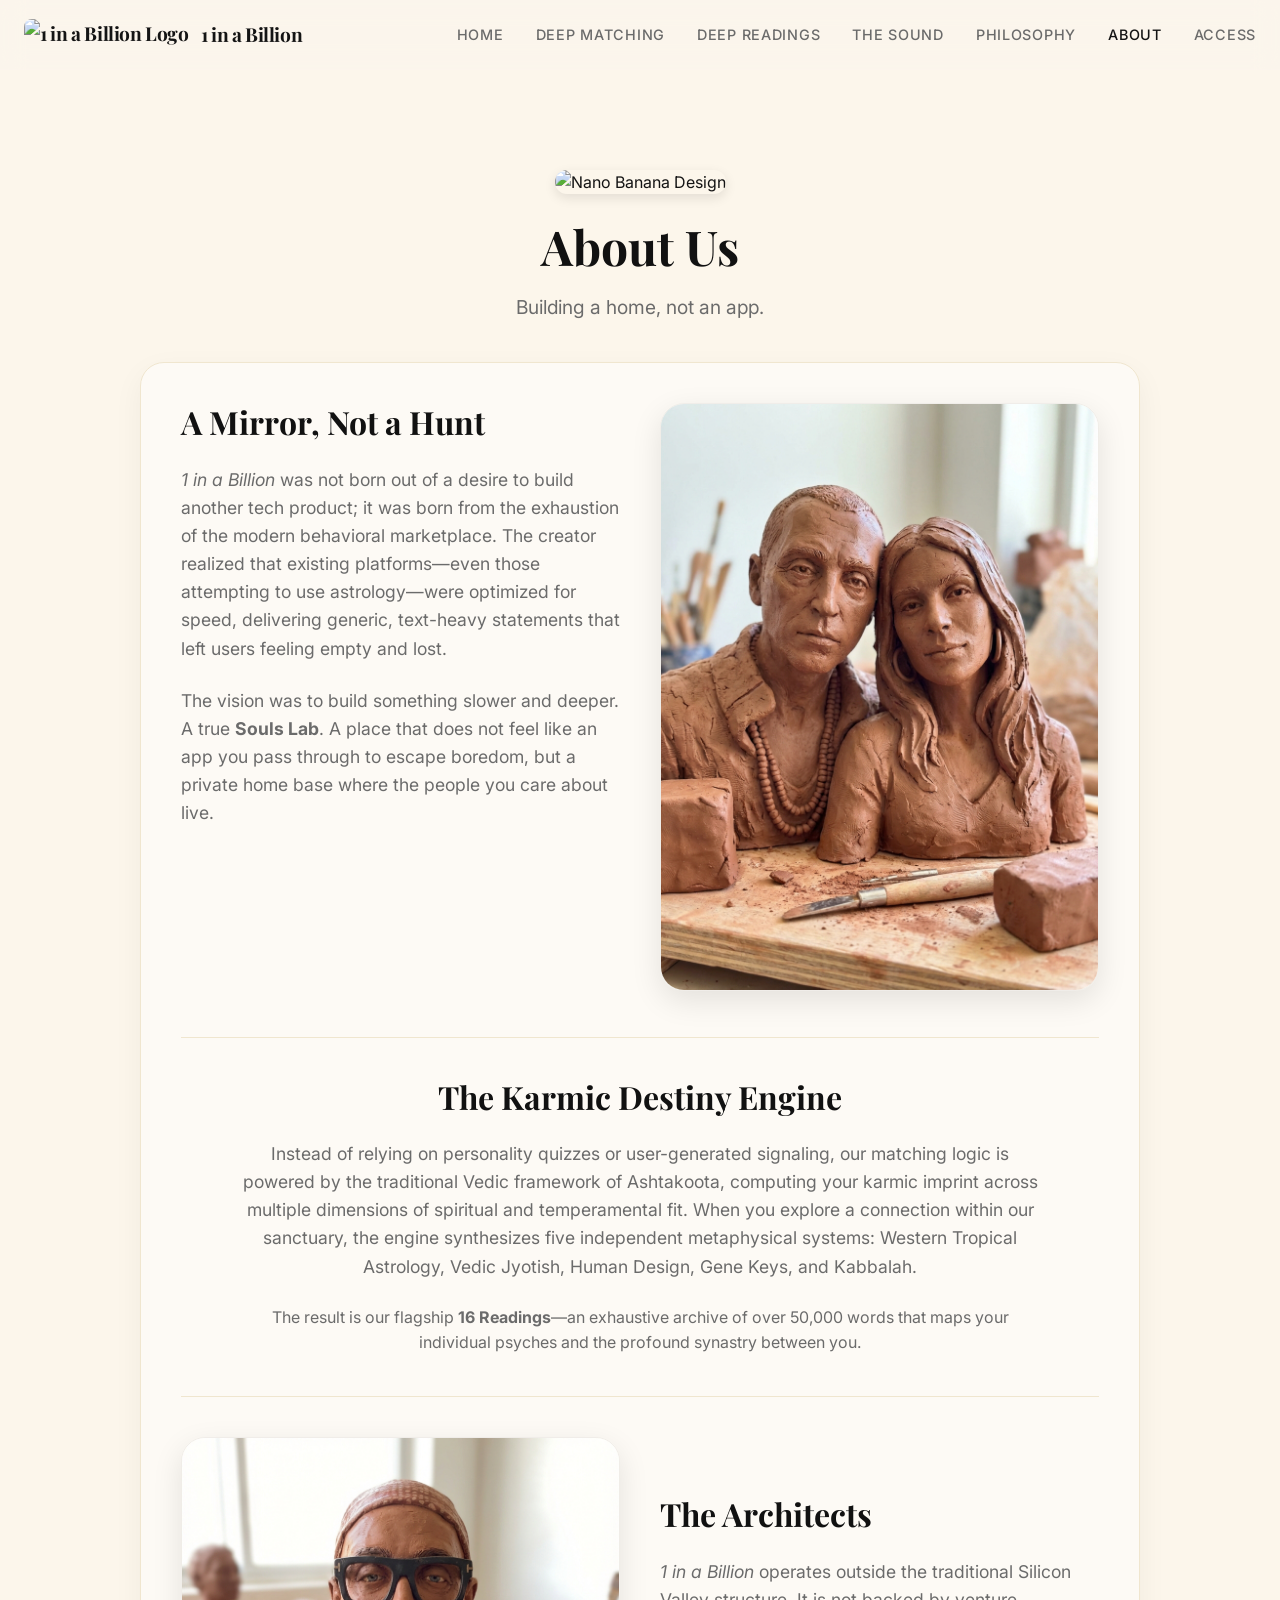
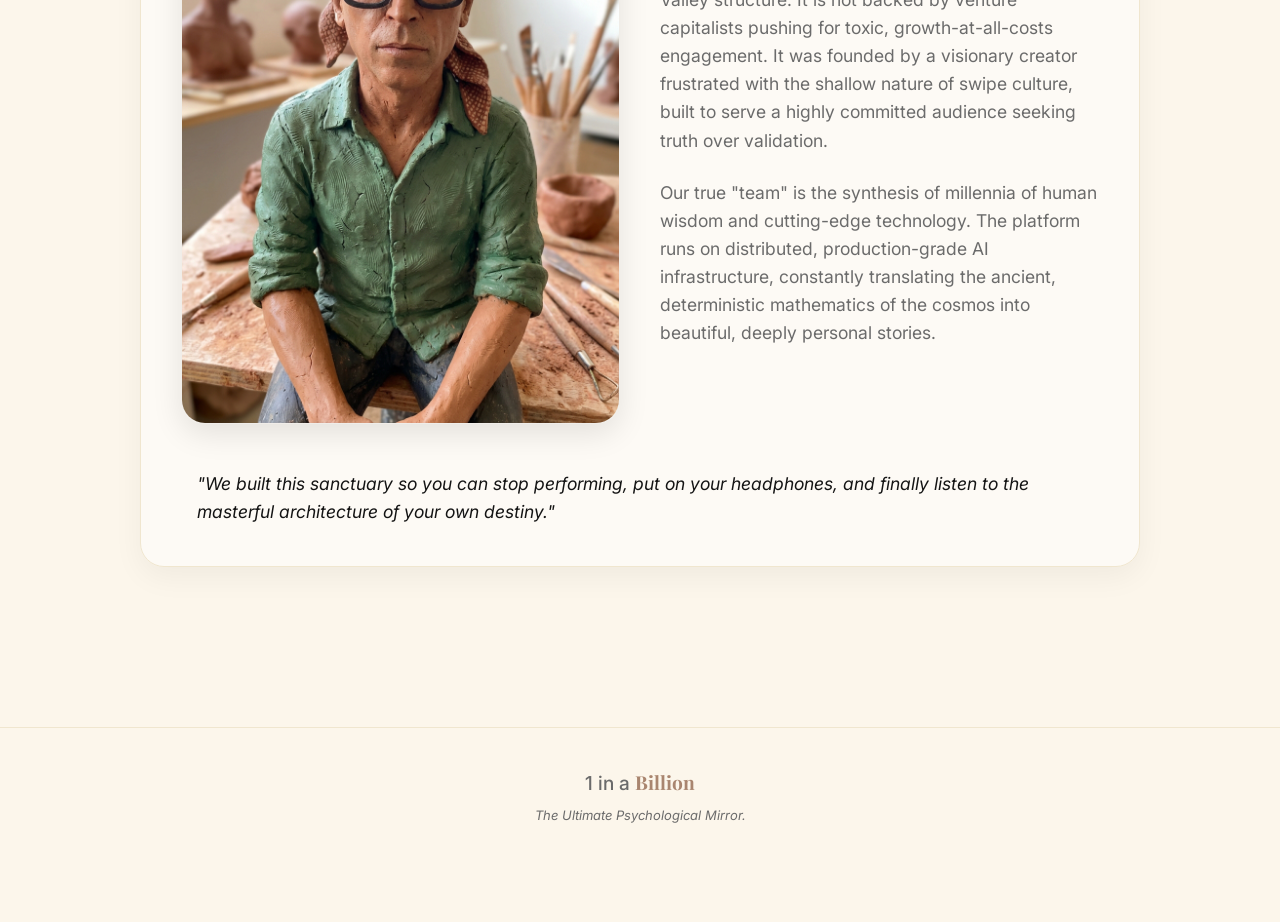
==== commit bc22eaed: "Apply deep visual analysis to manually select perfect imagery for the About and Tiers pages" ====
--- a/about.html
+++ b/about.html
@@ -20,7 +20,7 @@
             <img src="images/logo.png" alt="1 in a Billion Logo">
             1 in a Billion
         </a>
-                <button class="hamburger" id="hamburger" aria-label="Menu">
+        <button class="hamburger" id="hamburger" aria-label="Menu">
             <span class="bar"></span>
             <span class="bar"></span>
             <span class="bar"></span>
@@ -70,7 +70,7 @@
                         </p>
                     </div>
                     <div style="flex: 1; min-width: 280px; text-align: center;">
-                        <img src="images/about_clay.jpg" alt="Clay Sculpture Couple"
+                        <img src="images/the_mirror.jpg" alt="Raw Clay Couple Portrait Sculpture"
                             style="max-width: 100%; border-radius: 24px; border: 1px solid rgba(0,0,0,0.05); box-shadow: 0 10px 30px rgba(0,0,0,0.1);">
                     </div>
                 </div>
@@ -117,7 +117,7 @@
                         </p>
                     </div>
                     <div style="flex: 1; min-width: 280px; text-align: center;">
-                        <img src="images/about_creator.png" alt="Linocut Artistic Portrait"
+                        <img src="images/the_architect.jpg" alt="Creator Claymation in Artist Studio"
                             style="max-width: 100%; border-radius: 24px; border: 1px solid rgba(0,0,0,0.05); box-shadow: 0 10px 30px rgba(0,0,0,0.1);">
                     </div>
                 </div>
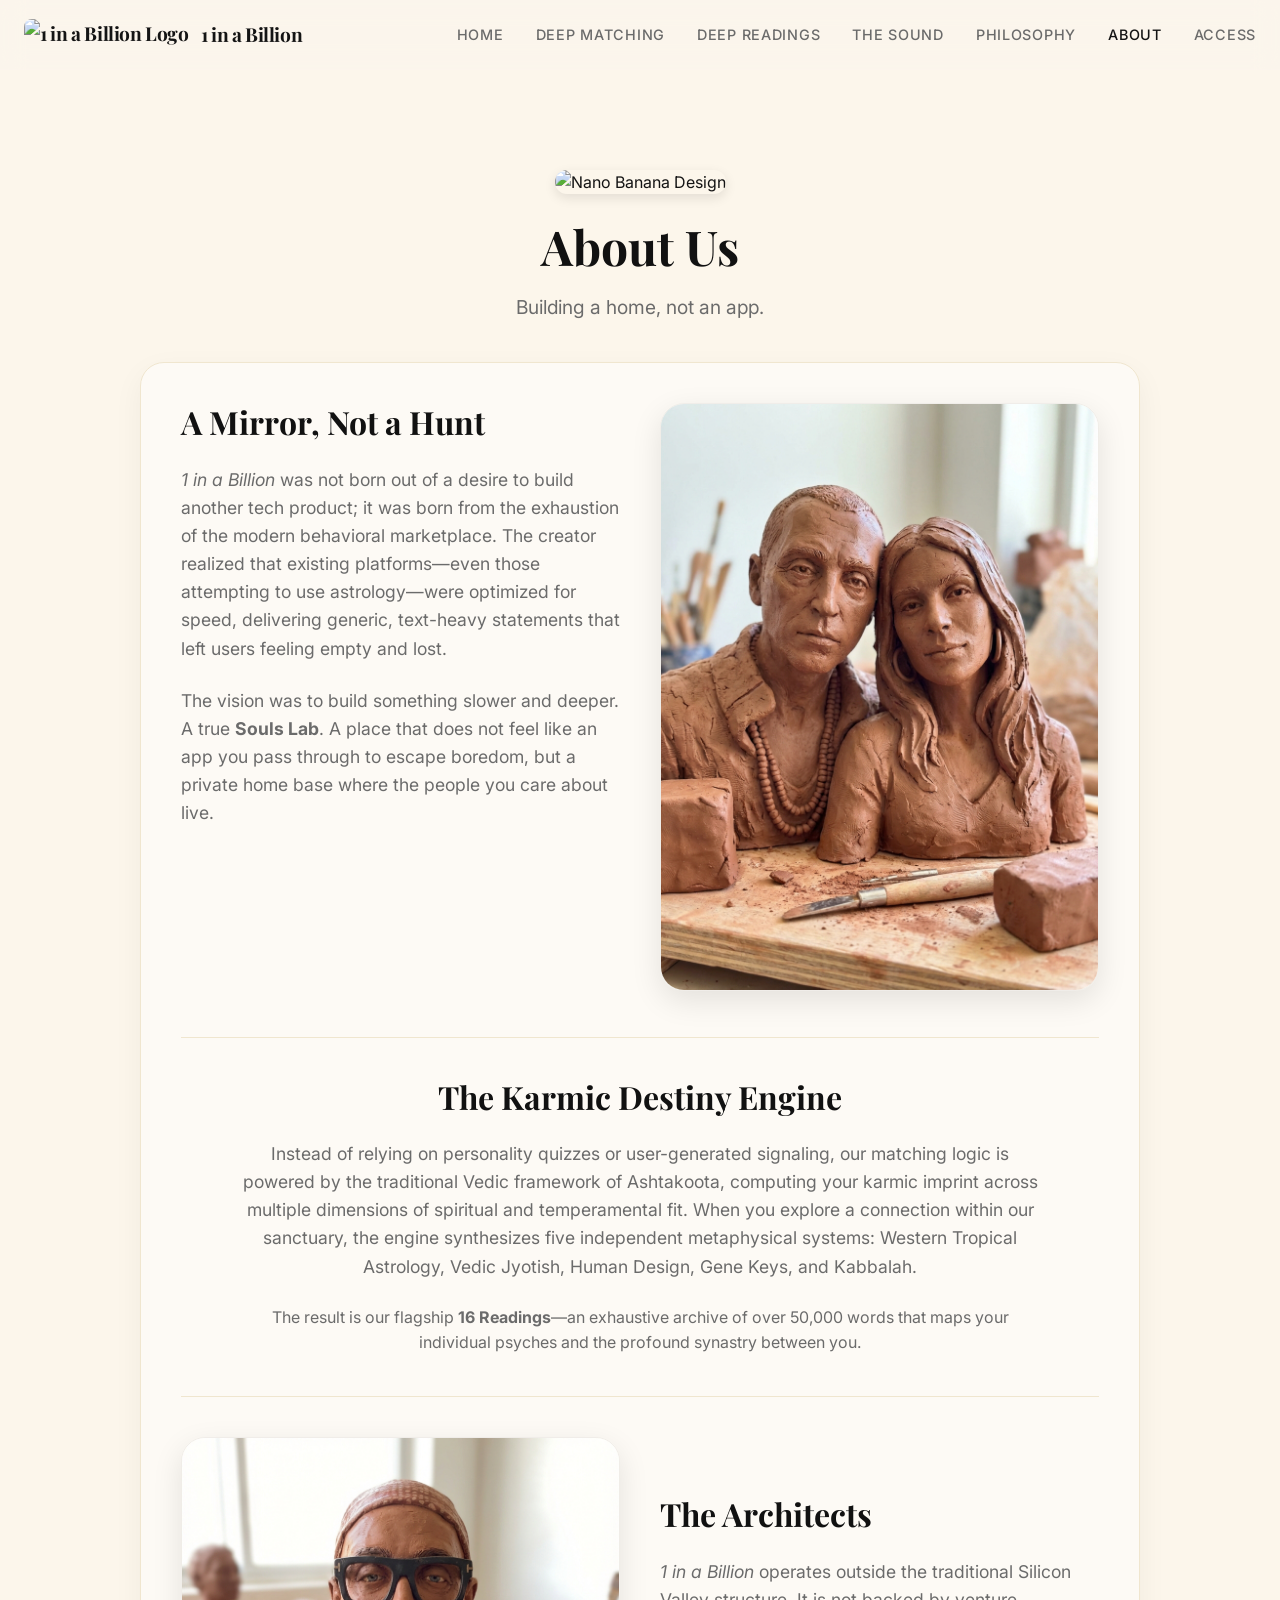
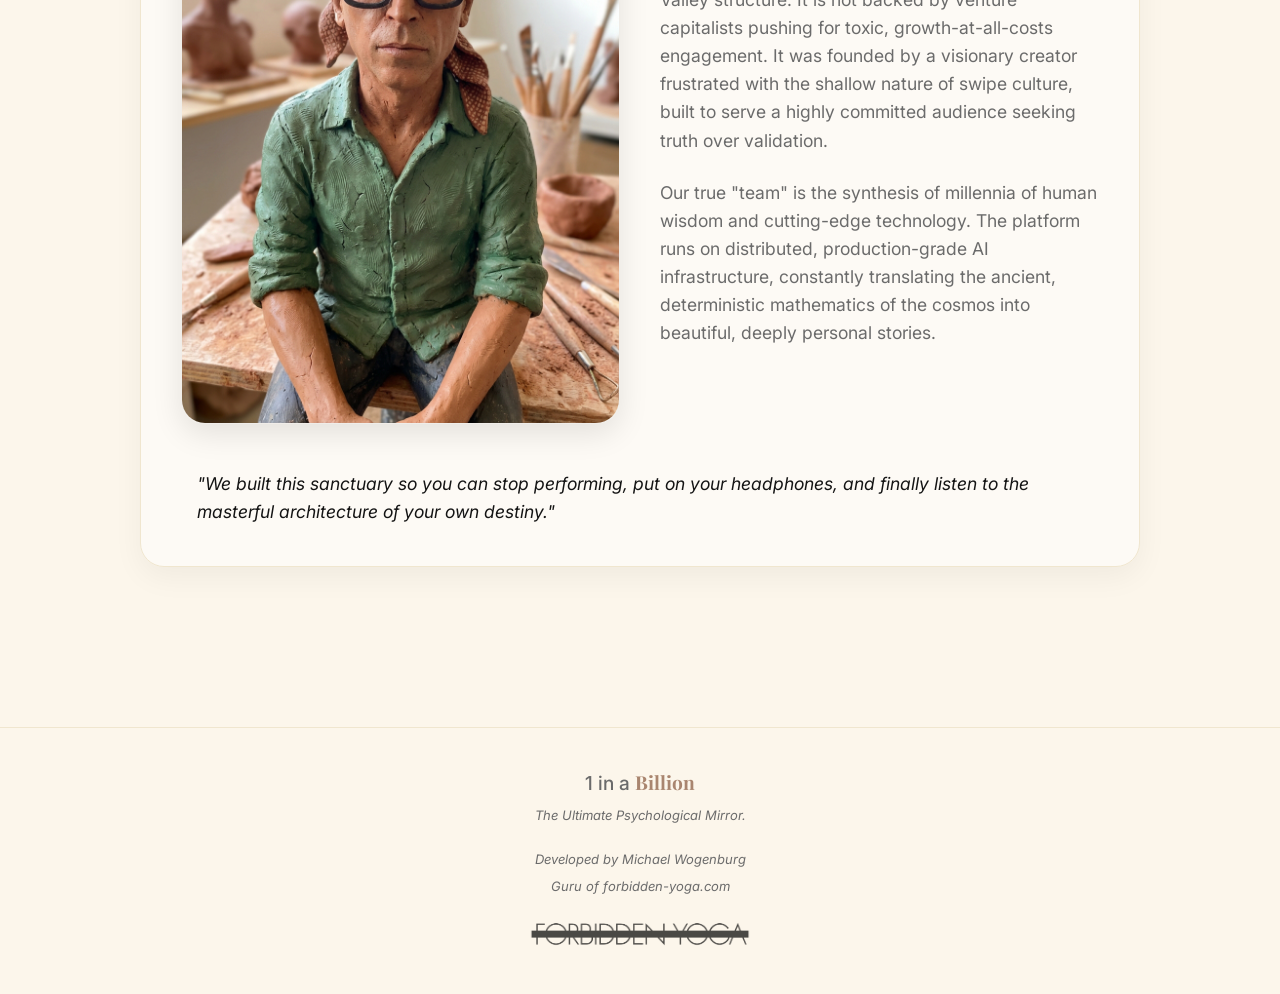
==== commit 284b3625: "Replace images with videos on Philosophy/Tiers & add global Forbidden Yoga footer" ====
--- a/about.html
+++ b/about.html
@@ -133,18 +133,14 @@
 
     </main>
 
-    <footer class="footer fade-in-up">
-        <div class="logo" style="margin-bottom: 8px;">1 in a <span
-                style="font-family: 'Playfair Display', serif; font-weight: 700; color: #a9856f;">Billion</span></div>
-        <p>The Ultimate Psychological Mirror.</p>
-
-        <div class="social-links">
-            <a href="https://instagram.com/1inabillion.app" target="_blank" rel="noopener noreferrer"
-                aria-label="Follow us on Instagram">
-                <svg viewBox="0 0 24 24" fill="currentColor">
-                    <path
-                        d="M12 2.163c3.204 0 3.584.012 4.85.07 3.252.148 4.771 1.691 4.919 4.919.058 1.265.069 1.645.069 4.849 0 3.205-.012 3.584-.069 4.849-.149 3.225-1.664 4.771-4.919 4.919-1.266.058-1.644.07-4.85.07-3.204 0-3.584-.012-4.849-.07-3.26-.149-4.771-1.699-4.919-4.92-.058-1.265-.07-1.644-.07-4.849 0-3.204.013-3.583.07-4.849.149-3.227 1.664-4.771 4.919-4.919 1.266-.057 1.645-.069 4.849-.069zm0-2.163c-3.259 0-3.667.014-4.947.072-4.358.2-6.78 2.618-6.98 6.98-.059 1.281-.073 1.689-.073 4.948 0 3.259.014 3.668.072 4.948.2 4.358 2.618 6.78 6.98 6.98 1.281.058 1.689.072 4.948.072 3.259 0 3.668-.014 4.948-.072 4.354-.2 6.782-2.618 6.979-6.98.059-1.28.073-1.689.073-4.948 0-3.259-.014-3.667-.072-4.947-.196-4.354-2.617-6.78-6.979-6.98-1.281-.059-1.69-.073-4.949-.073zm0 5.838c-3.403 0-6.162 2.759-6.162 6.162s2.759 6.163 6.162 6.163 6.162-2.759 6.162-6.163c0-3.403-2.759-6.162-6.162-6.162zm0 10.162c-2.209 0-4-1.79-4-4 0-2.209 1.791-4 4-4s4 1.791 4 4c0 2.21-1.791 4-4 4zm6.406-11.845c-.796 0-1.441.645-1.441 1.44s.645 1.44 1.441 1.44c.795 0 1.439-.645 1.439-1.44s-.644-1.44-1.439-1.44z" />
-                </svg>
+            <footer class="footer fade-in-up">
+        <div class="logo" style="margin-bottom: 8px;">1 in a <span style="font-family: 'Playfair Display', serif; font-weight: 700; color: #a9856f;">Billion</span></div>
+        <p style="margin-bottom: 24px;">The Ultimate Psychological Mirror.</p>
+        <div style="font-size: 0.9rem; color: var(--text-muted); display: flex; flex-direction: column; align-items: center; gap: 8px;">
+            <p style="margin: 0;">Developed by Michael Wogenburg</p>
+            <p style="margin: 0;">Guru of <a href="https://forbidden-yoga.com" target="_blank" style="color: var(--primary-accent); text-decoration: none;">forbidden-yoga.com</a></p>
+            <a href="https://forbidden-yoga.com" target="_blank" style="margin-top: 12px; display: inline-block;">
+                <img src="images/forbidden-yoga-logo.png" alt="Forbidden Yoga Logo" style="height: 32px; filter: grayscale(100%) contrast(1.2); opacity: 0.7; transition: all 0.3s ease;" onmouseover="this.style.filter='none'; this.style.opacity='1'" onmouseout="this.style.filter='grayscale(100%) contrast(1.2)'; this.style.opacity='0.7'">
             </a>
         </div>
     </footer>
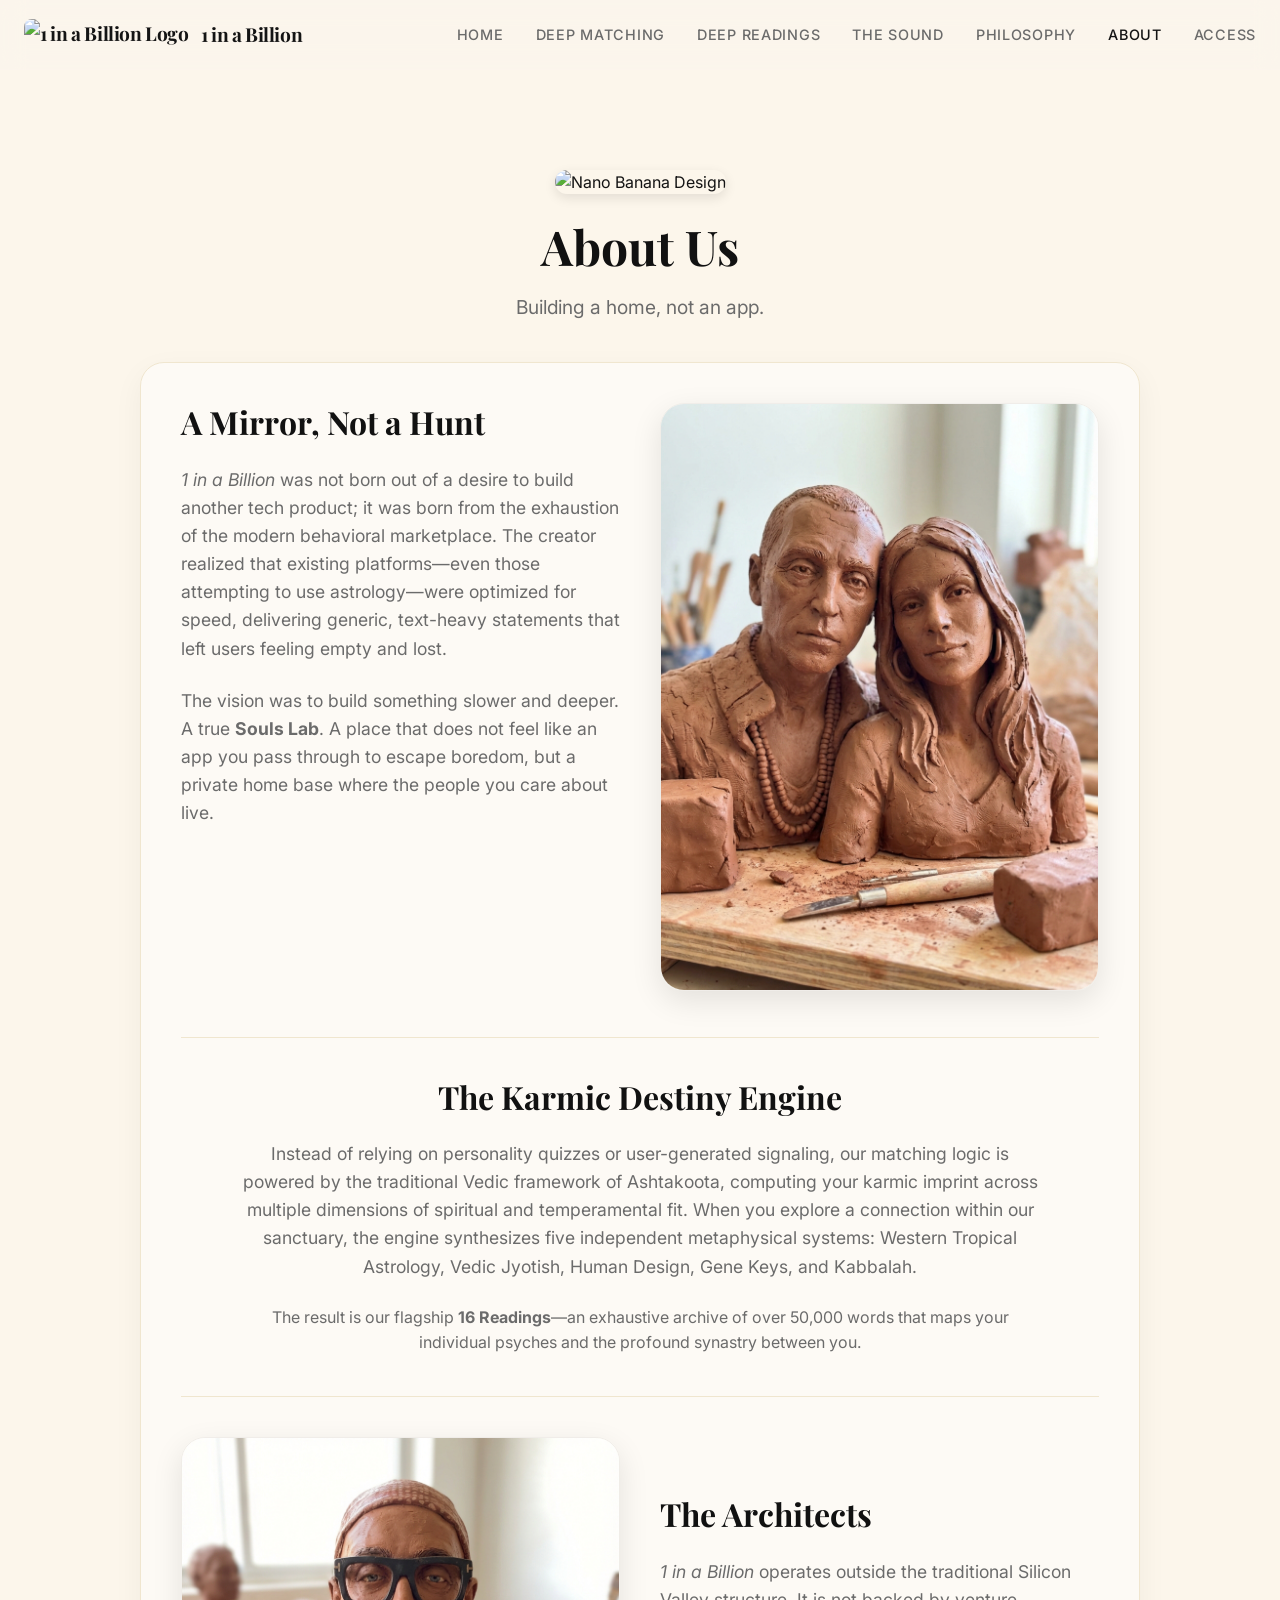
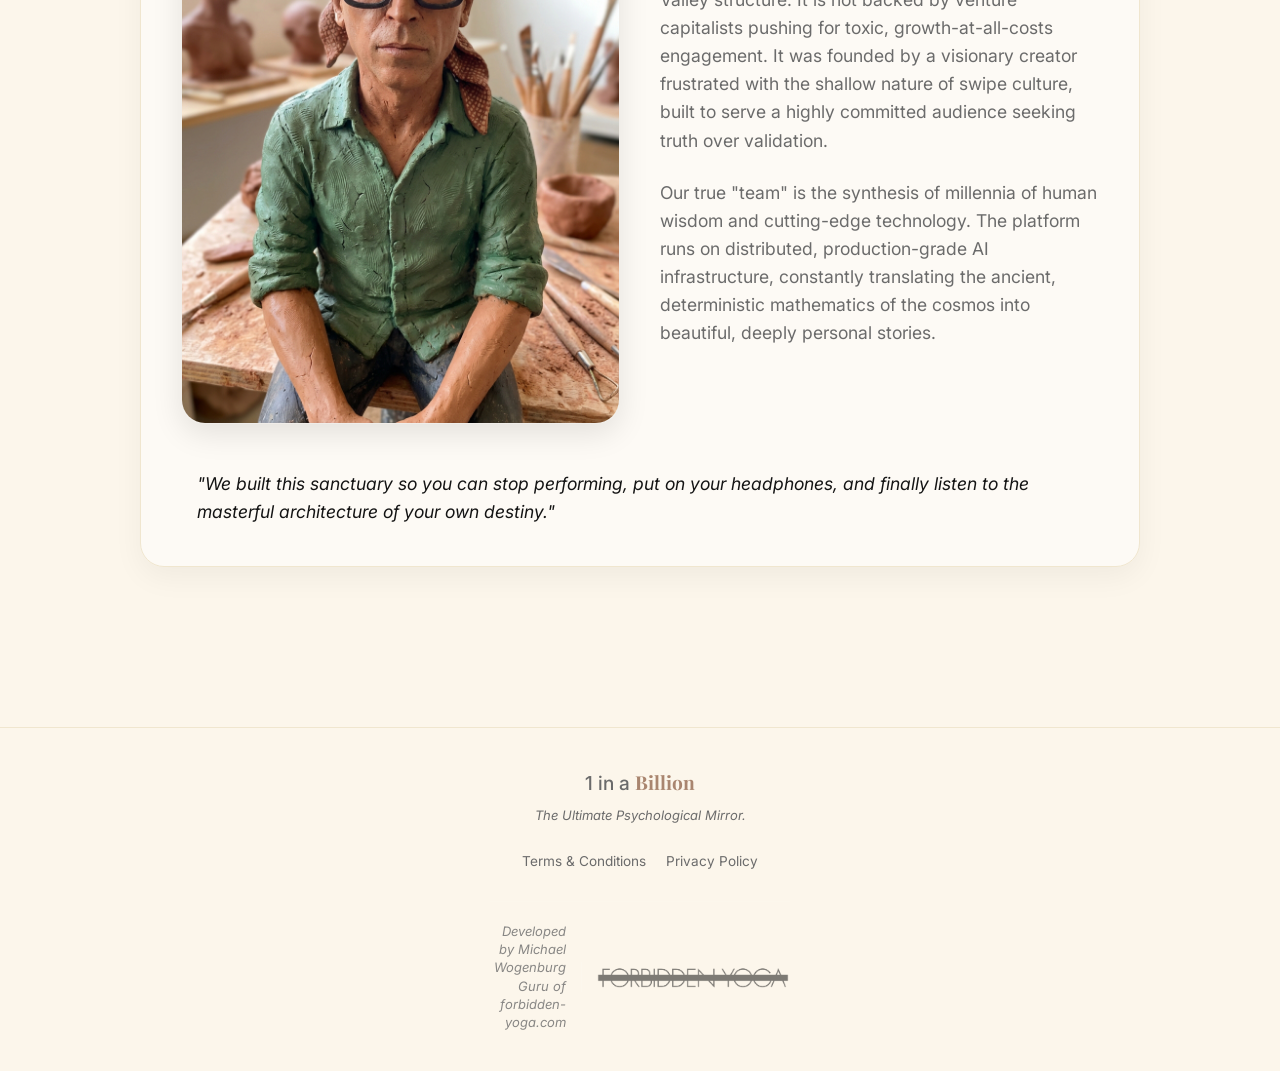
==== commit 43ef78b4: "Add and adapt Legal Pages, rebalance global footer with legal links, and revert talking head video" ====
--- a/about.html
+++ b/about.html
@@ -133,15 +133,31 @@
 
     </main>
 
-            <footer class="footer fade-in-up">
-        <div class="logo" style="margin-bottom: 8px;">1 in a <span style="font-family: 'Playfair Display', serif; font-weight: 700; color: #a9856f;">Billion</span></div>
-        <p style="margin-bottom: 24px;">The Ultimate Psychological Mirror.</p>
-        <div style="font-size: 0.9rem; color: var(--text-muted); display: flex; flex-direction: column; align-items: center; gap: 8px;">
-            <p style="margin: 0;">Developed by Michael Wogenburg</p>
-            <p style="margin: 0;">Guru of <a href="https://forbidden-yoga.com" target="_blank" style="color: var(--primary-accent); text-decoration: none;">forbidden-yoga.com</a></p>
-            <a href="https://forbidden-yoga.com" target="_blank" style="margin-top: 12px; display: inline-block;">
-                <img src="images/forbidden-yoga-logo.png" alt="Forbidden Yoga Logo" style="height: 32px; filter: grayscale(100%) contrast(1.2); opacity: 0.7; transition: all 0.3s ease;" onmouseover="this.style.filter='none'; this.style.opacity='1'" onmouseout="this.style.filter='grayscale(100%) contrast(1.2)'; this.style.opacity='0.7'">
-            </a>
+                <footer class="footer fade-in-up">
+        <!-- Top section: App info -->
+        <div style="margin-bottom: 25px;">
+            <div class="logo" style="margin-bottom: 8px;">1 in a <span style="font-family: 'Playfair Display', serif; font-weight: 700; color: #a9856f;">Billion</span></div>
+            <p style="margin-bottom: 0;">The Ultimate Psychological Mirror.</p>
+        </div>
+
+        <!-- Middle section: Legal links -->
+        <div style="display: flex; gap: 20px; justify-content: center; margin-bottom: 30px; font-size: 0.85rem;">
+            <a href="terms.html" style="color: var(--text-muted); text-decoration: none; transition: color 0.3s ease;" onmouseover="this.style.color='var(--primary-accent)'" onmouseout="this.style.color='var(--text-muted)'">Terms & Conditions</a>
+            <a href="privacy.html" style="color: var(--text-muted); text-decoration: none; transition: color 0.3s ease;" onmouseover="this.style.color='var(--primary-accent)'" onmouseout="this.style.color='var(--text-muted)'">Privacy Policy</a>
+        </div>
+
+        <!-- Bottom section: Developer info & backlink -->
+        <div style="font-size: 0.85rem; color: var(--text-muted); display: flex; flex-direction: column; align-items: center; gap: 8px; border-top: 1px solid rgba(255,255,255,0.05); padding-top: 20px; max-width: 300px; margin: 0 auto;">
+            <div style="display: flex; align-items: center; justify-content: center; gap: 15px; width: 100%;">
+                <div style="text-align: right; line-height: 1.4;">
+                    <p style="margin: 0; opacity: 0.8;">Developed by Michael Wogenburg</p>
+                    <p style="margin: 0; opacity: 0.8;">Guru of <a href="https://forbidden-yoga.com" target="_blank" style="color: var(--primary-accent); text-decoration: none;">forbidden-yoga.com</a></p>
+                </div>
+                <div style="width: 1px; height: 30px; background-color: rgba(255,255,255,0.1);"></div>
+                <a href="https://forbidden-yoga.com" target="_blank" style="display: flex; align-items: center; justify-content: center;">
+                    <img src="images/forbidden-yoga-logo.png" alt="Forbidden Yoga Logo" style="height: 28px; filter: grayscale(100%) contrast(1.2); opacity: 0.5; transition: all 0.3s ease;" onmouseover="this.style.filter='none'; this.style.opacity='1'" onmouseout="this.style.filter='grayscale(100%) contrast(1.2)'; this.style.opacity='0.5'">
+                </a>
+            </div>
         </div>
     </footer>
 
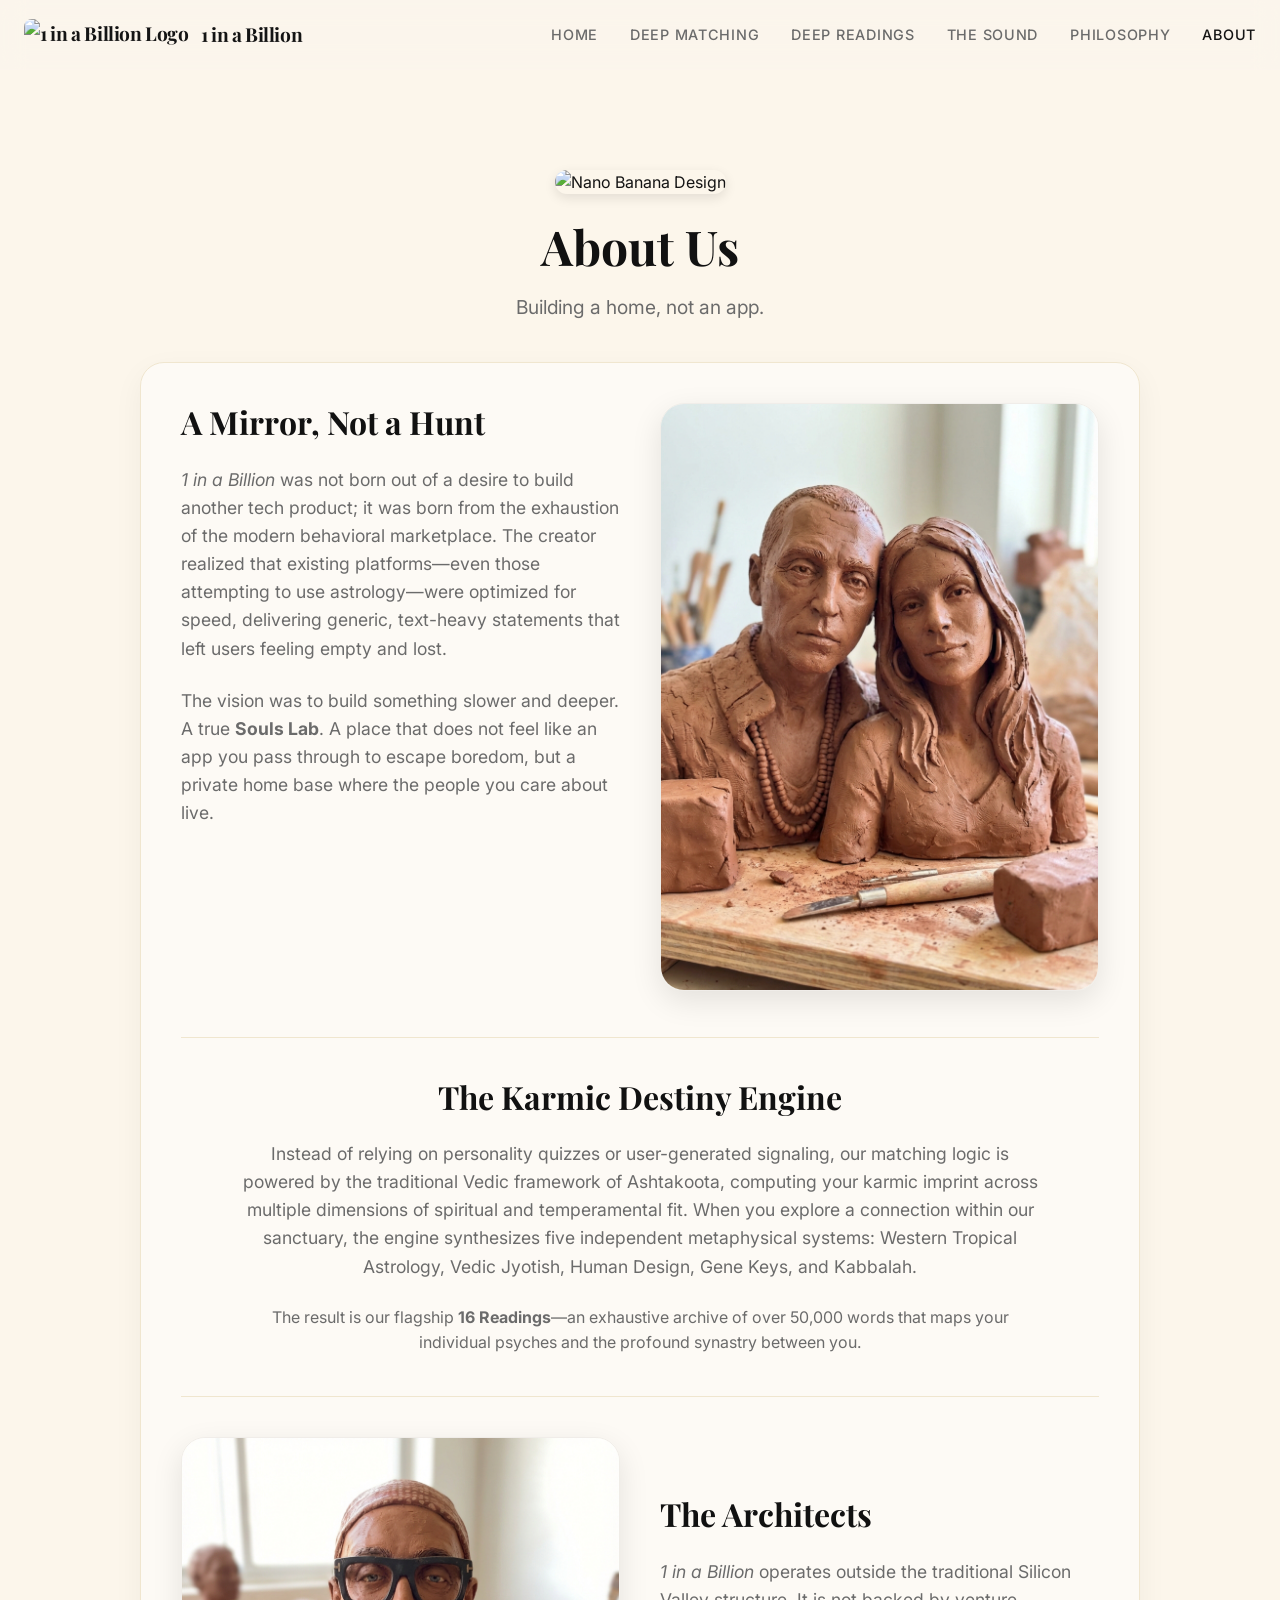
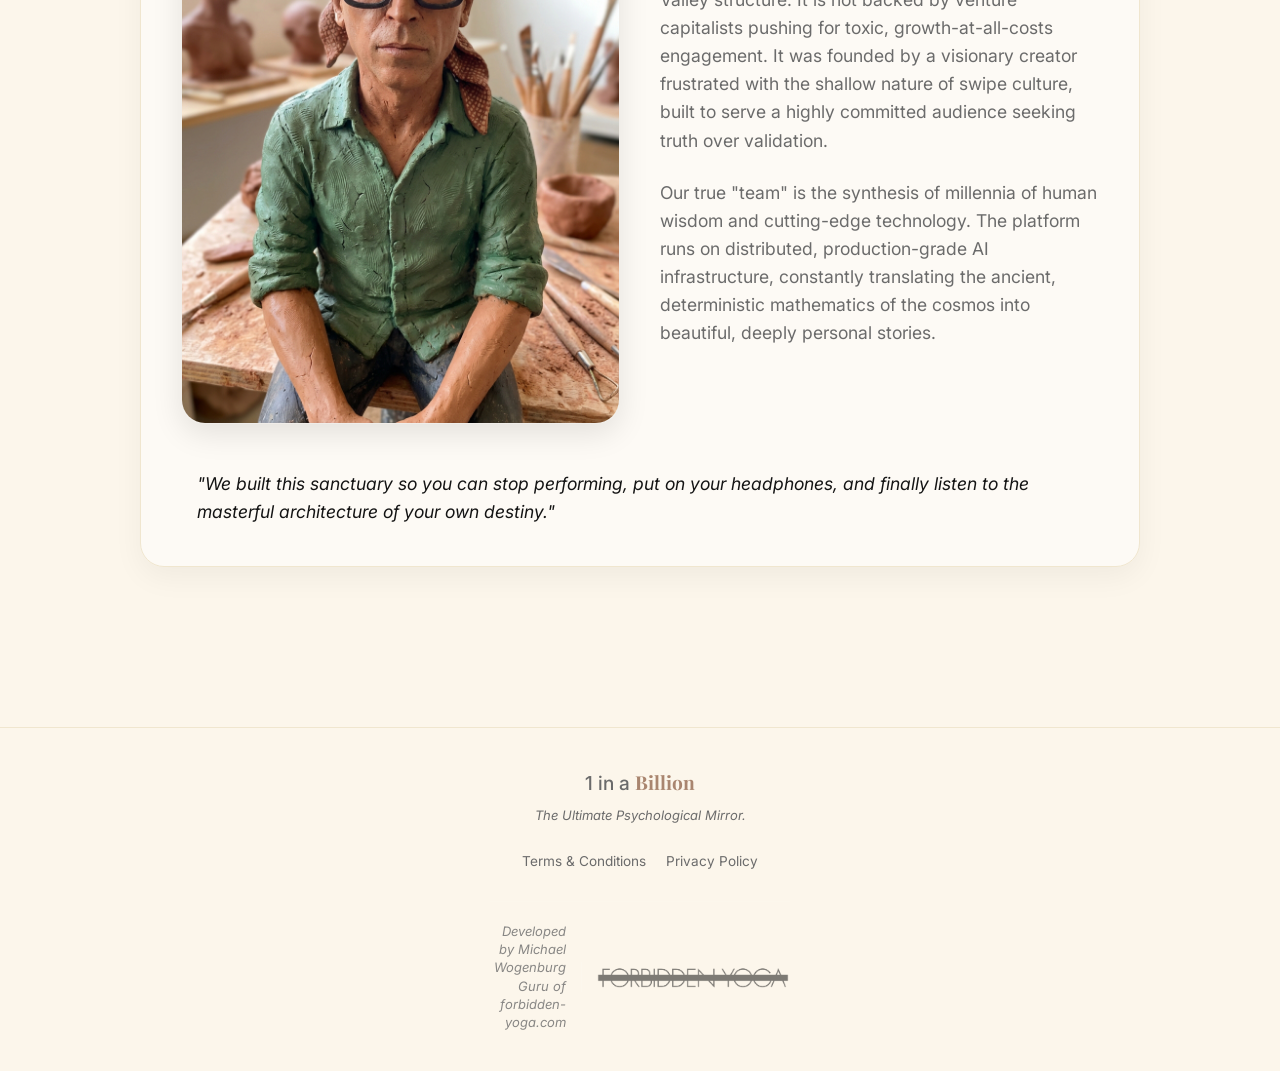
==== commit 883dcb14: "Restore claymation image and user nav fixes" ====
--- a/about.html
+++ b/about.html
@@ -32,7 +32,7 @@
             <a href="the-sound.html" class="nav-link">The Sound</a>
             <a href="philosophy.html" class="nav-link">Philosophy</a>
             <a href="about.html" class="nav-link active">About</a>
-            <a href="tiers.html" class="nav-link">Access</a>
+            
         </div>
     </nav>
 
--- a/styles.css
+++ b/styles.css
@@ -841,4 +841,78 @@
   font-size: 15px;
   color: #6B6B6B;
   border: 1px solid rgba(26, 26, 26, 0.15);
-}+}
+/* Tiers specific styles moved to global */
+.tier-card {
+    background: var(--card-bg);
+    border: 1px solid var(--border-color);
+    border-radius: 32px;
+    padding: 60px 40px;
+    text-align: center;
+    transition: transform 0.3s ease, box-shadow 0.3s ease;
+    position: relative;
+    overflow: hidden;
+    display: flex;
+    flex-direction: column;
+    justify-content: space-between;
+    height: 100%;
+}
+
+.tier-card:hover {
+    transform: translateY(-8px);
+    box-shadow: 0 20px 40px rgba(0, 0, 0, 0.08);
+}
+
+.tier-title {
+    font-family: var(--font-serif);
+    font-size: 2.5rem;
+    font-weight: 700;
+    color: #111;
+    margin-bottom: 16px;
+}
+
+.tier-price {
+    font-size: 1.5rem;
+    font-weight: 600;
+    color: var(--brand-red);
+    margin-bottom: 32px;
+}
+
+.tier-features {
+    list-style: none;
+    text-align: left;
+    margin-bottom: 40px;
+    flex-grow: 1;
+}
+
+.tier-features li {
+    font-size: 1.1rem;
+    color: var(--text-muted);
+    margin-bottom: 16px;
+    position: relative;
+    padding-left: 32px;
+    line-height: 1.5;
+}
+
+.tier-features li::before {
+    content: '✦';
+    position: absolute;
+    left: 0;
+    color: var(--brand-red);
+    font-size: 1.2rem;
+    line-height: 1.5;
+}
+
+.nuclear-badge {
+    position: absolute;
+    top: 24px;
+    right: -32px;
+    background: #111;
+    color: #fff;
+    padding: 8px 40px;
+    font-size: 0.8rem;
+    font-weight: 600;
+    text-transform: uppercase;
+    letter-spacing: 0.1em;
+    transform: rotate(45deg);
+}
